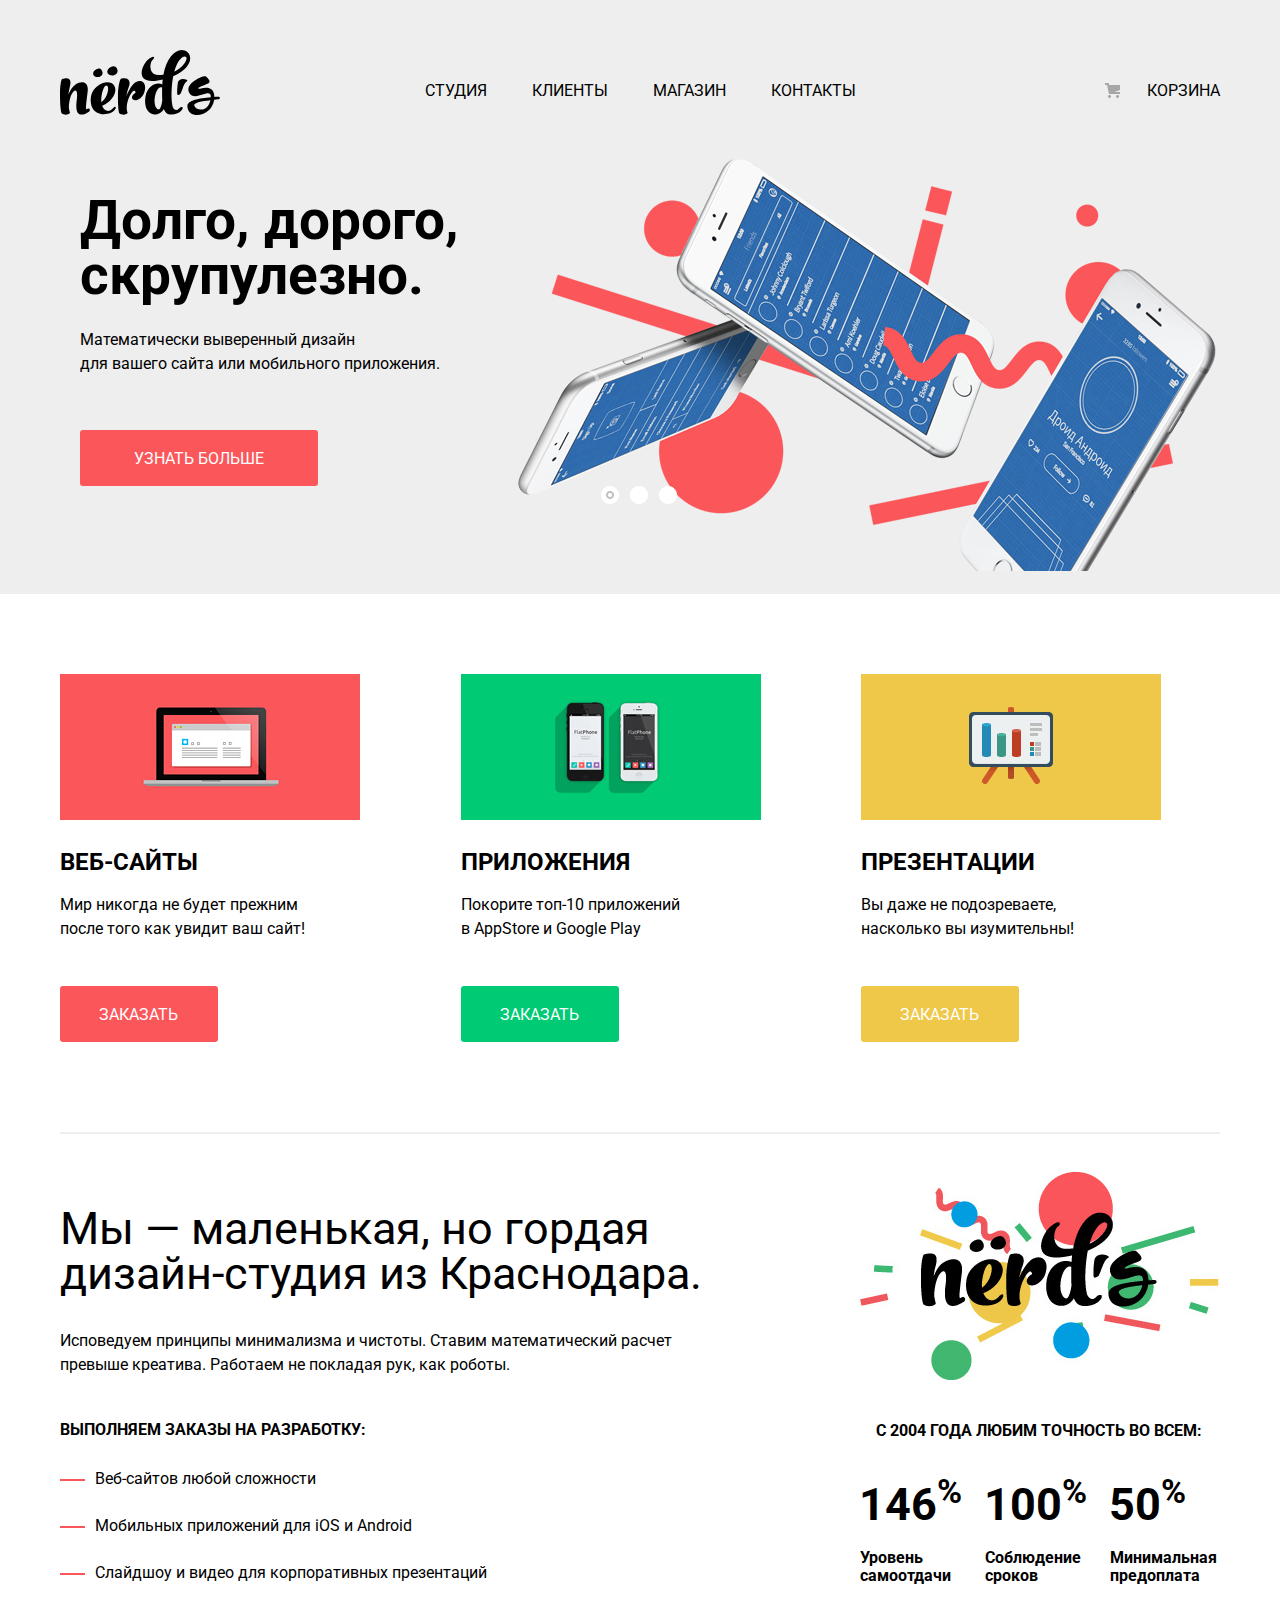
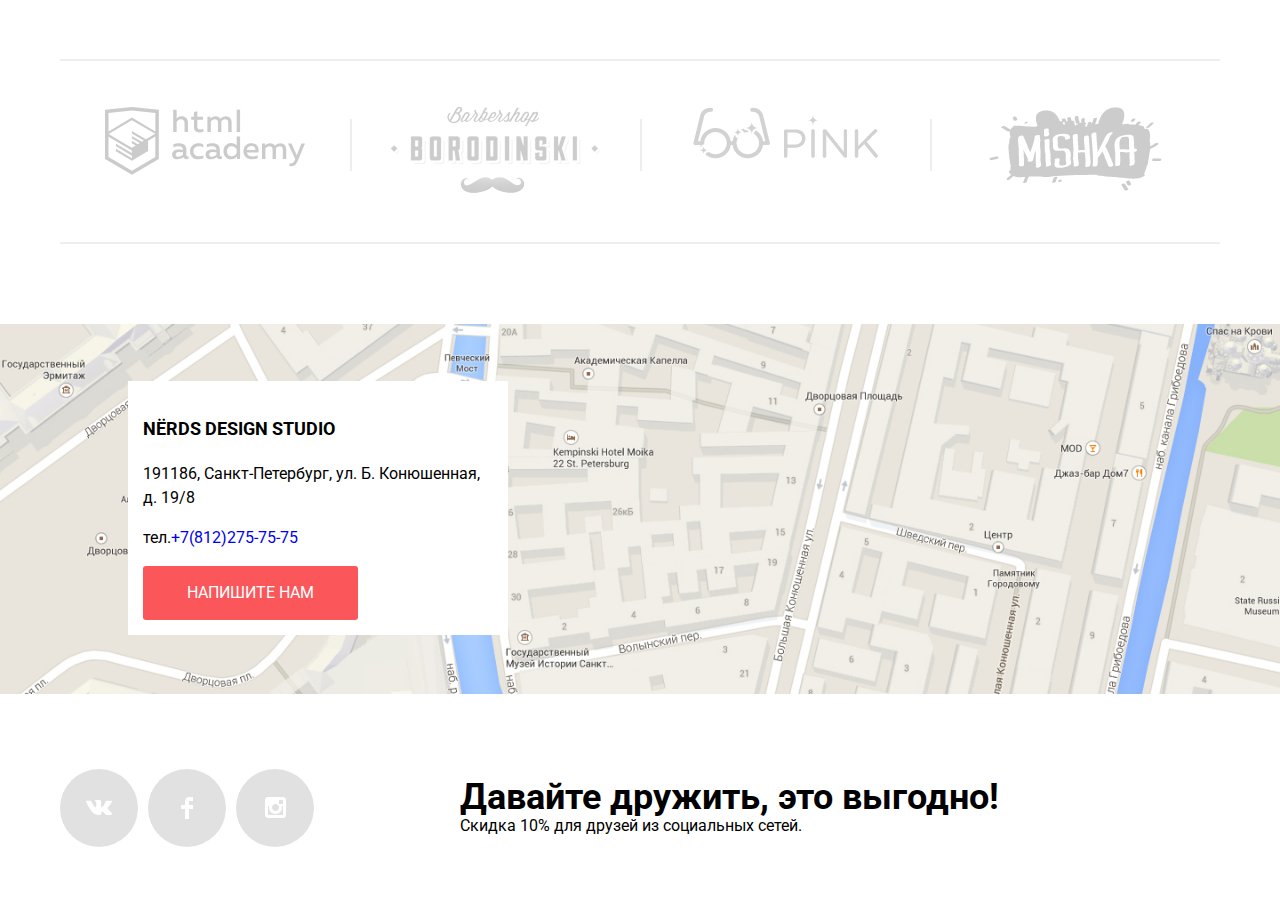
==== index.html @ 4c19dd1d "Добавил слайдер, исправил некоторые ошибки" ====
<!DOCTYPE html>
<html class="page" lang="ru">
  <head>
    <meta charset="UTF-8">
    <title>HTML Academy: Нёрдс</title>
    <link rel="stylesheet" href="https://fonts.googleapis.com/css2?family=Roboto:wght@400;700&display=swap">
    <link rel="stylesheet" href="css/normalize.css">
    <link rel="stylesheet" href="css/styles.css">
  </head>

  <body class="page-body">
    <header class="main-header">
      <div class="container">
        <nav class="main-navigation">
          <a class="main-header-logo">
            <img src="img/nerds-logo.svg" width="160" height="65" alt="Логотип дизайн-студии Нёрдс">
          </a>
          <ul class="site-navigation">
            <li class="site-navigation-item"><a href="#">Студия</a></li>
            <li class="site-navigation-item"><a href="#">Клиенты</a></li>
            <li class="site-navigation-item"><a href="catalog.html">Магазин</a></li>
            <li class="site-navigation-item"><a href="#">Контакты</a></li>
          </ul>
          <a class="basket" href="#">Корзина</a>
        </nav>
      </div>
    </header>

    <main class="center">
      <h1 class="visually-hidden">Дизайн-студия Nerds</h1>
      <section class="slider index-slide1">
        <ul class="slider-list container">
          <li class="slider-item slide slide-current">
            <h2 class="slider-title">Долго, дорого, <br>
              скрупулезно.</h2>
            <p class="slider-description">Математически выверенный дизайн <br>
              для вашего сайта или мобильного приложения.</p>
            <a class="button slider-button" href="#">Узнать больше</a>
          </li>
          <li class="slider-item slide">
            <h2 class="slider-title">Любим математику <br>
              как никто другой</h2>
            <p class="slider-description">Никакого креатива, только математические формулы <br>
              для расчета идеальных пропорций</p>
            <a class="button slider-button" href="#">Узнать больше</a>
          </li>
          <li class="slider-item slide">
            <h2 class="slider-title">Только ночь, <br>
              только хардкор</h2>
            <p class="slider-description">Работать днем, как все? Мы против этого. <br>
              Ближе к полуночи работа только начинается.</p>
            <a class="button slider-button" href="#">Узнать больше</a>
          </li>
        </ul>
        <div class="slider-control container">
          <button class="current" type="button" aria-label="Первый слайд"></button>
          <button type="button" aria-label="Второй слайд"></button>
          <button type="button" aria-label="Третий слайд"></button>
        </div>
      </section>

      <section class="services container">
        <h2 class="visually-hidden">Услуги</h2>
        <ul class="services-list">
          <li class="services-item">
            <img src="img/web.jpg"  width="300" height="146" alt="Web-sites">
            <h3 class="services-title">Веб-сайты</h3>
            <p class="services-description">Мир никогда не будет прежним<br>
              после того как увидит ваш сайт!</p>
            <a class="button services-button left-button" href="#">Заказать</a>
          </li>
          <li class="services-item">
            <img src="img/app.jpg" width="300" height="146" alt="Application">
            <h3 class="services-title">Приложения</h3>
            <p class="services-description">Покорите топ-10 приложений <br> в
              AppStore и Google Play</p>
            <a class="button  services-button center-button" href="#">Заказать</a>
          </li>
          <li class="services-item">
            <img src="img/pres.jpg" width="300" height="146" alt="Presentation">
            <h3 class="services-title">Презентации</h3>
            <p class="services-description">Вы даже не подозреваете,<br>
              насколько вы изумительны!</p>
            <a class="button services-button right-button" href="#">Заказать</a>
          </li>
        </ul>
      </section>

      <section class="features container">
        <h2 class="visually-hidden">Преемущества</h2>
        <div class="features-wrapper-first">
          <p class="features-caption">Мы — маленькая, но гордая
            дизайн-студия из Краснодара.</p>
          <p class="features-description">Исповедуем принципы минимализма и чистоты. Ставим математический расчет <br>
            превыше креатива. Работаем не покладая рук, как роботы.</p>
          <h3 class="features-list-title">Выполняем заказы на разработку:</h3>
          <ul class="features-list">
            <li class="features-item">Веб-сайтов любой сложности</li>
            <li class="features-item">Мобильных приложений для iOS и Android</li>
            <li class="features-item">Слайдшоу и видео для корпоративных презентаций</li>
          </ul>
        </div>
        <div class="features-wrapper-second">
          <img class="features-logo" src="img/nerds-illustration.jpg" alt="Nerds illustration">
          <h3 class="features-table-title">С 2004 года любим точность во всем:</h3>
          <table class="features-table">
            <tr class="features-table-row">
              <td>146<sup>%</sup></td>
              <td>100<sup>%</sup></td>
              <td>50<sup>%</sup></td>
            </tr>
            <tr class="features-table-row-header">
              <th>Уровень
                самоотдачи</th>
              <th>Соблюдение
                сроков</th>
             <th>Минимальная
                предоплата</th>
            </tr>
          </table>
        </div>
      </section>

      <section class="work-performed container">
        <h2 class="visually-hidden">Выполненные работы</h2>
        <ul class="work-performe-list">
          <li class="work-performe-item">
            <a href="https://htmlacademy.ru/intensive/htmlcss">
              <img src="img/htmlacademy.svg" width="200" height="68" alt="HTML Academy">
            </a>
          </li>
          <li class="work-performe-item">
            <a href="#">
              <img src="img/borodinski.svg" width="209" height="90" alt="Barbershop Borodinski">
            </a>
          </li>
          <li class="work-performe-item">
            <a href="#">
              <img src="img/pink.svg" width="185" height="52" alt="Pink">
            </a>
          </li>
          <li class="work-performe-item">
            <a href="#">
              <img src="img/mishka.svg" width="173" height="84" alt="Mishka">
            </a>
          </li>
        </ul>
      </section>

      <section class="contacts">
        <h2 class="visually-hidden">Где нас найти</h2>
        <img src="img/map.png" width="100%" class="contacts-map" alt="Map">
        <div class="contacts-wrapper container">
          <p class="contacts-title">Nёrds Design Studio</p>
          <p>191186, Санкт-Петербург,
            ул. Б. Конюшенная, д. 19/8</p>
          <p>тел.<a class="contacts-phone" href="tel:+7812757575">+7(812)275-75-75</a></p>
          <button type="button" class="button contacts-button">Напишите нам</button>
        </div>
      </section>
    </main>

    <footer class="page-footer container">
      <section class="footer-social">
        <h2 class="visually-hidden">Социальные сети</h2>
        <ul class="social-list">
          <li>
            <a class="social-button vk" href="#">
              <span class="visually-hidden">Вконтакте</span>
              <svg width="27" height="15" viewBox="0 0 27 15" fill="none" xmlns="http://www.w3.org/2000/svg">
                <path d="M16.138 11.51C17.094 11.201 18.318 13.55 19.621 14.449C20.599 15.13 21.348 14.983 21.348 14.983L24.821 14.933C24.821 14.933 26.636 14.821 25.778 13.379C25.707 13.259 25.275 12.31 23.193 10.357C21.016 8.31404 21.311 8.64504 23.932 5.11304C25.529 2.96004 26.168 1.64504 25.968 1.08504C25.776 0.546037 24.603 0.686037 24.603 0.686037L20.69 0.713037C20.309 0.714037 19.986 0.832037 19.839 1.22804C19.836 1.23204 19.218 2.89404 18.394 4.30704C16.653 7.29604 15.958 7.45504 15.67 7.26804C15.009 6.83504 15.176 5.53104 15.176 4.60404C15.176 1.70704 15.608 0.499037 14.33 0.187037C13.903 0.0830374 13.591 0.0150374 12.502 0.00503741C11.11 -0.0159626 9.92797 0.00503743 9.25797 0.334037C8.81297 0.557037 8.47197 1.04604 8.67897 1.07404C8.93897 1.10904 9.52197 1.23404 9.83397 1.66004C10.235 2.21204 10.223 3.44904 10.223 3.44904C10.223 3.44904 10.452 6.86004 9.68297 7.28304C9.15497 7.57304 8.43297 6.98104 6.87997 4.26704C6.08697 2.87904 5.48797 1.34504 5.48797 1.34504C5.48797 1.34504 5.37197 1.06004 5.16197 0.904037C4.91197 0.719037 4.56197 0.660037 4.56197 0.660037L0.84797 0.684037C0.84797 0.684037 0.28997 0.700037 0.0849697 0.946037C-0.0970303 1.16404 0.0699697 1.61404 0.0699697 1.61404C0.0699697 1.61404 2.97897 8.49504 6.27297 11.961C9.29297 15.143 12.725 14.932 12.725 14.932H14.28C14.28 14.932 14.749 14.878 14.989 14.62C15.213 14.38 15.203 13.929 15.203 13.929C15.203 13.929 15.172 11.82 16.138 11.51Z" fill="white"/>
              </svg>
            </a>
          </li>
          <li>
            <a class="social-button fb" href="#">
              <span class="visually-hidden">Фейсбук</span>
              <svg width="12" height="22" viewBox="0 0 12 22" fill="none" xmlns="http://www.w3.org/2000/svg">
                <path d="M12 4V0H8C5.79086 0 4 1.79086 4 4V8H0V12H4V22H8V12H12V8H8V4H12Z" fill="white"/>
              </svg>
            </a>
          </li>
          <li>
            <a class="social-button inst" href="#">
              <span class="visually-hidden">Инстаграм</span>
              <svg width="21" height="21" viewBox="0 0 21 21" fill="none" xmlns="http://www.w3.org/2000/svg">
                <path fill-rule="evenodd" clip-rule="evenodd" d="M3 0H18C19.65 0 21 1.35 21 3V18C21 19.65 19.65 21 18 21H3C1.35 21 0 19.65 0 18V3C0 1.35 1.35 0 3 0ZM14 10.5C14 8.57 12.43 7 10.5 7C8.57 7 7 8.57 7 10.5C7 12.43 8.57 14 10.5 14C12.43 14 14 12.43 14 10.5ZM3 18V9H4.181C4.0626 9.49127 4.00186 9.99467 4 10.5C4 14.0899 6.91015 17 10.5 17C14.0899 17 17 14.0899 17 10.5C16.9986 9.99464 16.9379 9.49118 16.819 9H18V18H3ZM14 7H18V3H14V7Z" fill="white"/>
              </svg>
            </a>
          </li>
        </ul>
      </section>

      <div class="friend-wrapper">
        <h3 class="friend-discont-title">Давайте дружить, это выгодно!</h3>
        <p class="friend-discont-description">Скидка 10% для друзей из социальных сетей.</p>
      </div>
    </footer>
  </body>
</html>
---- css/styles.css ----
/* Varibles */

:root {
  --light-green: #00CA74;
  --dark-green: #00BC6C;
  --darker-green: #00AA62;

  --light-red: #FB565A;
  --dark-red: #E74246;
  --darker-red: #D7373B;

  --light-yellow: #EFC84A;
  --dark-yellow: #EAB534;
  --darker-yellow: #E5A722;

  --black: #000000;
  --white: #ffffff;

  --light-grey: #EEEEEE;
  --dark-grey: #DFDFDF;
  --darker-grey: #D5D5D5;
  --grey: #E1E1E1;

/* Opacity colors */

  --opacity-light-black: rgba(0, 0, 0, 0.3);
  --opacity-black: rgba(0, 0, 0, 0.6);
  --opacity-white: rgba(255, 255, 255, 0.3);
}

/* Global */

body {
  min-width: 1160px;
  padding: 0;
  margin: 0;
  font-family: "Roboto", "Arial", sans-serif;
  font-size: 16px;
  line-height: 24px;
  font-weight: 400;
  color: var(--black);
}

a {
  text-decoration: none;
}

img {
  max-width: 100%;
  height: auto;
}

.main-navigation,
.services-title,
.feature-caption,
.features-list-title,
.features-table-title,
.contacts-title,
.button {
  text-transform: uppercase;
}

.site-navigation,
.services-list,
.work-performe-list {
  list-style: none;
}

/* Grid */

.page {
  height: 100%;
}

.container {
  width: 1160px;
  margin: 0 auto;
}

.page-body {
  min-height: 100%;
  display: grid;
  grid-template-rows: min-content 1fr min-content;
  align-content: start;
}

/* Hidden titles */

.visually-hidden { /*Убрать 1 потом*/
  position: absolute;
  clip: rect(0 0 0 0);
  width: 1px;
  height: 1px;
  margin: -1px;
}


/* Main navigation */

.main-navigation{
  display: grid;
  grid-template-columns: 170px 1fr min-content;
}

.main-navigation a {
  display: grid;
  color: var(--black);
  font-size: 16px;
  line-height: 30px;
}

.main-header {
  padding-top: 49px;
  background-color: var(--light-grey);
}

.main-header-logo {
  text-transform: none;
}

/* User navigation */
.site-navigation a {
  margin-right: 45px;
}

.site-navigation {
  padding: 11px 51px 0 0;
}

.basket {
  padding: 11px 0 0 0 ;
}

.site-navigation,
.basket {
  display: flex;
  flex-wrap: wrap;
  justify-content: center;
  align-content: center;
}

.basket::before {
  content: "";
  position: absolute;
  width: 15px;
  height: 15px;
  right: 100px;
  bottom: 24px;
  background-image: url("../img/cart-icon.svg");
  background-repeat: no-repeat;
  background-position: 0 0;
}

.basket {
  position: relative;
}

.site-navigation a:hover,
.site-navigation a:focus,
.basket:hover,
.basket:focus {
  color: var(--light-red);
}

.site-navigation a:active,
.basket:active {
  color: var(--opacity-light-black);
}

/* Slider */

.slider {
  position: relative;
  margin: 0;
  padding: 71px 0 90px 0;
  background-color: var(--light-grey);
}

.slide {
  display: none;
}

.slide-current {
  display: block;
}

.slider-control .current {
  padding: 10px;
  background-image: url(../img/slider-on.png);
  background-repeat: no-repeat;
  border: none;
  cursor: pointer;
}

.index-slide1 {
  background-image: url(../img/nerds-index-slide1.png);
  background-repeat: no-repeat;
  background-position:93% 18px; /*Картинка улетает :( */
}

.index-slide2 {
  background-image: url(../img/nerds-index-slide2.png);
  background-repeat: no-repeat;
}

.index-slide3 {
  background-image: url(../img/nerds-index-slide3.png);
  background-repeat: no-repeat;
  background-position: right;
}

.slider-title {
  font-size: 55px;
  line-height: 55px;
  padding: 0;
  margin: 0 0 25px 0;
}

.slider-list {
  list-style: none;
}

.slider-description {
  padding: 0;
  margin: 0 0 54px 0;
}

.slider-control button {
  padding: 10px;
  background-image: url(../img/slider-off.png);
  background-repeat: no-repeat;
  background-color: transparent;
  border: none;
  cursor: pointer;
}

.slider-control {
  display: flex;
  width: 88px;
  height: 18px;
  justify-content: space-around;
}

/* Services */

.services {
  padding: 80px 0 90px 0;
}

.services-list {
  display: grid;
  grid-template-columns: 1fr 1fr 1fr;
  column-gap: 42px;
  margin: 0;
  padding: 0;
}

.services-title {
  font-size: 24px;
  line-height: 30px;
  margin: 20px 0 16px 0;
}

.services-description {
  margin: 0 0 45px 0;
}

/* Features */

.features {
  display: grid;
  grid-template-columns: 2fr 1fr;
  border-bottom: 2px solid var(--light-grey);
  border-top: 2px solid var(--light-grey);
  gap: 80px;
  padding: 38px 0 71px 0;
}

.features-wrapper-second {
  text-align: center;
}

.features-description {
  margin: 0 0 41px 0;
}

.features-list {
  margin:0;
  padding: 0 0 0 35px;
}

.features-list li {
  position: relative;
  list-style: none;
}

.features-item::before {
  content: "";
  top: 12px;
  left: -35px;
  position: absolute;
  width: 25px;
  height: 2px;
  background-color: #fb565a;
}

/*
.features-item {
  background: url("../img/red-line.png") 0 50% no-repeat;
  list-style-type: none;
  padding-left: 35px;
}*/

.features-list-title {
  font-size: 16px;
  line-height: 24px;
  margin: 0 0 25px 0;
}

.features-item {
  margin: 0 0 23px 0;
}

.features-item:last-child {
  margin: 0;
}

.features-logo {
  margin: 0 0 32px 0;
}

.features-caption {
  font-size: 45px;
  line-height: 45px;
  margin: 34px 0 33px 0;
}

.features-table-row {
  font-size: 45px;
  line-height: 64px;
  font-weight: 700;
}

.features-table-row-header {
  font-size: 16px;
  line-height: 18px;
  text-align: left;
  font-weight: 400;
}

.features-table-title {
  font-size: 16px;
  line-height: 24px;
  font-weight: 700;
  margin: 0 0 28px 0;
}

.features-table-row td {
  text-align: left;
}

.features-table td {
  padding: 0 20px 9px 0;
}

/* Works */

.work-performe-list {
  display: grid;
  grid-template-columns: 1fr 1fr 1fr 1fr;
  margin: 0;
  text-align: center;
  padding: 46px 0 38px 0;
  border-bottom: 2px solid var(--light-grey);
}

.work-performe-list li {
  position: relative;
}

.work-performe-item::after {
  content: "";
  top: 12px;
  left: 290px;
  position: absolute;
  width: 2px;
  height: 52px;
  background-color: var(--light-grey);
}

.work-performed {
  padding-bottom: 80px;
}

.work-performe-item:last-child::after {
  content: none;
}

/* Contacts */

.contacts {
  position: relative;
  z-index: 5;
  padding: 0;
  margin: 0;
}

.contacts-title {
  font-size: 18px;
  line-height: 30px;
  font-weight: 700;
}

.contacts-wrapper {
  position: absolute;
  background-color: #fff;
  width: 350px;
  padding: 15px 15px;
  z-index: 7;
  top: 15%;
  left: 10%;
}

/* Footer */

.social-list {
  display: flex;
  flex-wrap: wrap;
  list-style: none;
  margin: 0;
  padding: 0
}

.social-button {
  display: flex;
  align-items: center;
  justify-content: center;
  border-radius: 50%;
  width: 78px;
  height: 78px;
  background-color: var(--grey);
  color: inherit;
  margin-right: 10px;
}

.social-button:hover,
.social-button:focus {
  background-color: var(--dark-red);
}

.social-button:active {
  background-color: var(--darker-red);
}

.social-button svg:active {
  color: var(--opacity-white);
}
.friend-discont-title {
  font-weight: 700;
  font-size: 36px;
  line-height: 36px;
  margin: 0;
}

.friend-discont-description {
  font-size: 16px;
  line-height: 22px;
  margin: 0;
}

/* Global buttons */

.button {
  display: inline-block;
  font: inherit;
  text-align: center;
  color: var(--white);
  vertical-align: middle;
  text-transform: uppercase;
  border: none;
  border-radius: 3px;
}

.slider-button,
.contacts-button,
.left-button,
.pattern-button {
  background-color: var(--light-red);
}

.slider-button:hover,
.slider-button:focus,
.contacts-button:hover,
.contacts-button:focus,
.left-button:hover,
.left-button:focus,
.pattern-button:hover,
.pattern-button:focus {
  background-color: var(--dark-red);
}

.slider-button:active,
.contacts-button:active,
.left-button:active,
.pattern-button:active {
  background-color: var(--darker-red);
  color: var(--opacity-white);
}

/* Services-buttons, Slider buttons, Contacts-button */

.contacts-button {
  padding: 15px 44px;
}

.slider-button {
  padding: 17px 54px 15px 54px;
}

.services-button {
  padding: 17px 40px 15px 39px;
}

.center-button:hover,
.center-button:focus {
  background-color: var(--dark-green);
}

.center-button:active {
  background-color: var(--darker-green);
  color: var(--opacity-white);
}

.center-button {
  background-color: var(--light-green);
}

.right-button:hover,
.right-button:focus {
  background-color: var(--dark-yellow);
}

.right-button:active {
  background-color: var(--darker-yellow);
  color: var(--opacity-white);
}
.right-button {
  background-color: var(--light-yellow);
}

/* Catalog-styles */

.shop-title {
  font-size: 55px;
  line-height: 55px;
  background-color: var(--light-grey);
  text-align: center;
  padding: 78px 0 108px 0;
  margin: 0;
}

.filter-description,
.pattern-description,
.pattern-item-title {
  font-weight: 700;
  font-size: 18px;
  line-height: 30px;
}
.filter-description,
.pattern-description,
.pattern-filter-item {
  text-transform: uppercase;
  list-style: none;
}

.filter {
  padding: 55px 0 0 0;
}

.filter-description {
  margin: 0;
}

.pattern-item {
  list-style: none;
}

.wrapper {
  display: grid;
  grid-template-columns: 1fr 2fr;
  align-content: start;
}

.pattern-filter-list {
  display: flex;
  flex-wrap: wrap;
  margin: 0;
  padding: 0 0 0 25px;
}

.pattern-filter-item {
  margin-right: 25px;
}

.pattern-description {
  margin: 0;
}

.pattern-filter-wrapper {
  display: grid;
  grid-template-columns: 1fr 1fr;
  padding: 55px 0 48px 0;
}

.pattern-filter-item,
.pattern-item-description {
  font-size: 14px;
  line-height: 18px;
}

.pattern-item-title a {
  color: var(--black);
  text-transform: uppercase;
}

.pattern-item-title {
  margin: 0 0 12px 0;
}

.pattern-item-description {
  margin: 0 0 32px 0;
}

.pattern-list {
  display: grid;
  grid-template-columns: 1fr 1fr;
  gap: 30px 42px;
  margin: 0;
  padding: 0;
  text-align: center;
}

.pattern-item-title a:hover,
.pattern-item-title a:focus {
  color: var(--light-red);
}

.pattern-item-title a:active {
  color: var(--opacity-light-black);
}

.pagination {
  display: flex;
  list-style: none;
  padding: 55px 0 60px 0;
  margin: 0;
}

.pagination-item {
  margin-right: 11px ;
}

.current-position a,
.current-position a:focus,
.current-position a:hover {
  color: var(--black);
}

.current-position a:active {
  color: var(--black);
}

.pattern-filter-item a {
  color: var(--opacity-light-black);
}

.pattern-filter-item a:focus,
.pattern-filter-item a:hover {
  color: var(--opacity-black);
}

.pattern-filter-item a:active {
  color: var(--black);
}
.current a:focus,
.current a:hover,
.current a {
  color: var(--black);
}

.pagination-link-current{
  border: 3px solid var(--dark-grey);
  box-sizing: border-box;
  border-radius: 3px;
  color: var(--black);
}

.pagination-link{
  color: var(--black);
  background-color: var(--light-grey);
}

.pagination-link:focus,
.pagination-link:hover {
  background-color: var(--dark-grey);
}

.pagination-link:active {
  background-color: var(--darker-grey);
  color: var(--opacity-light-black);
}

.page-footer {
  display: grid;
  align-items: center;
  grid-template-columns: 1fr 2fr;
  gap: 20px;
  padding: 68px 0 68px 0;
}
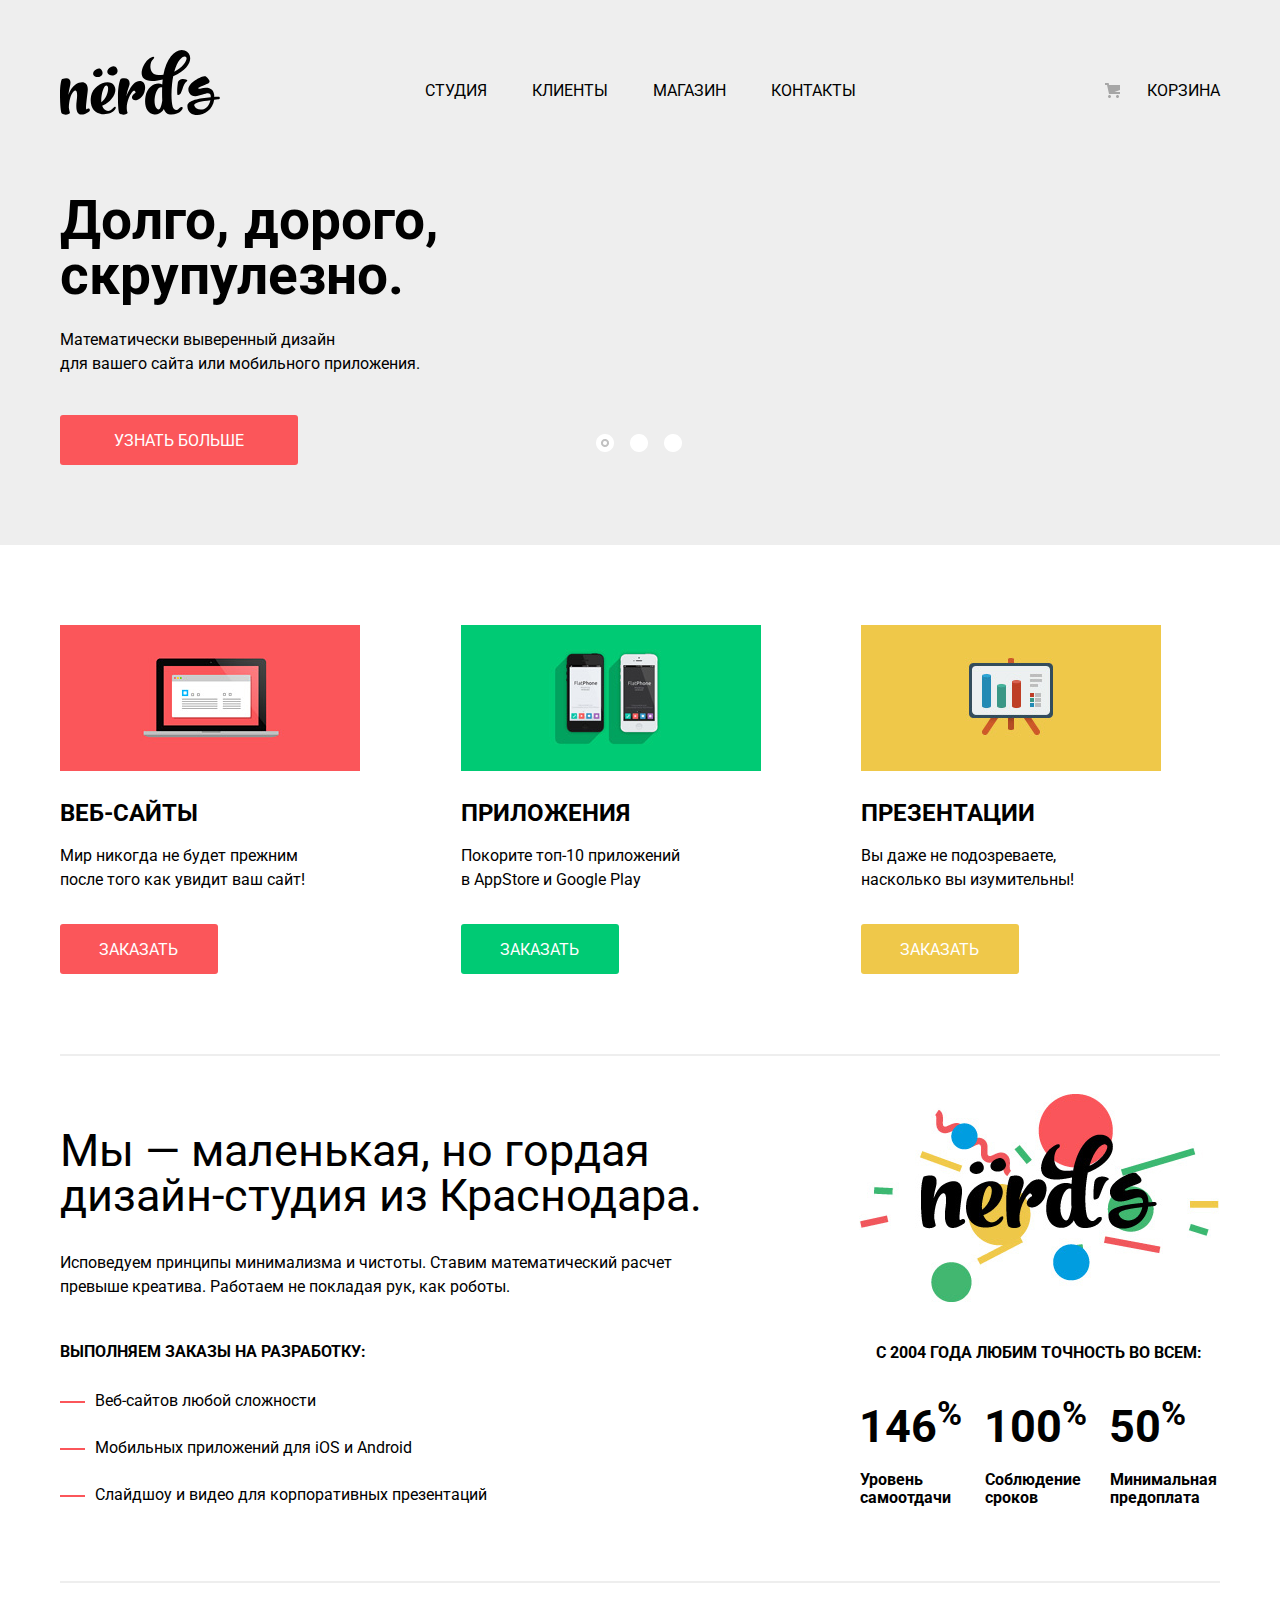
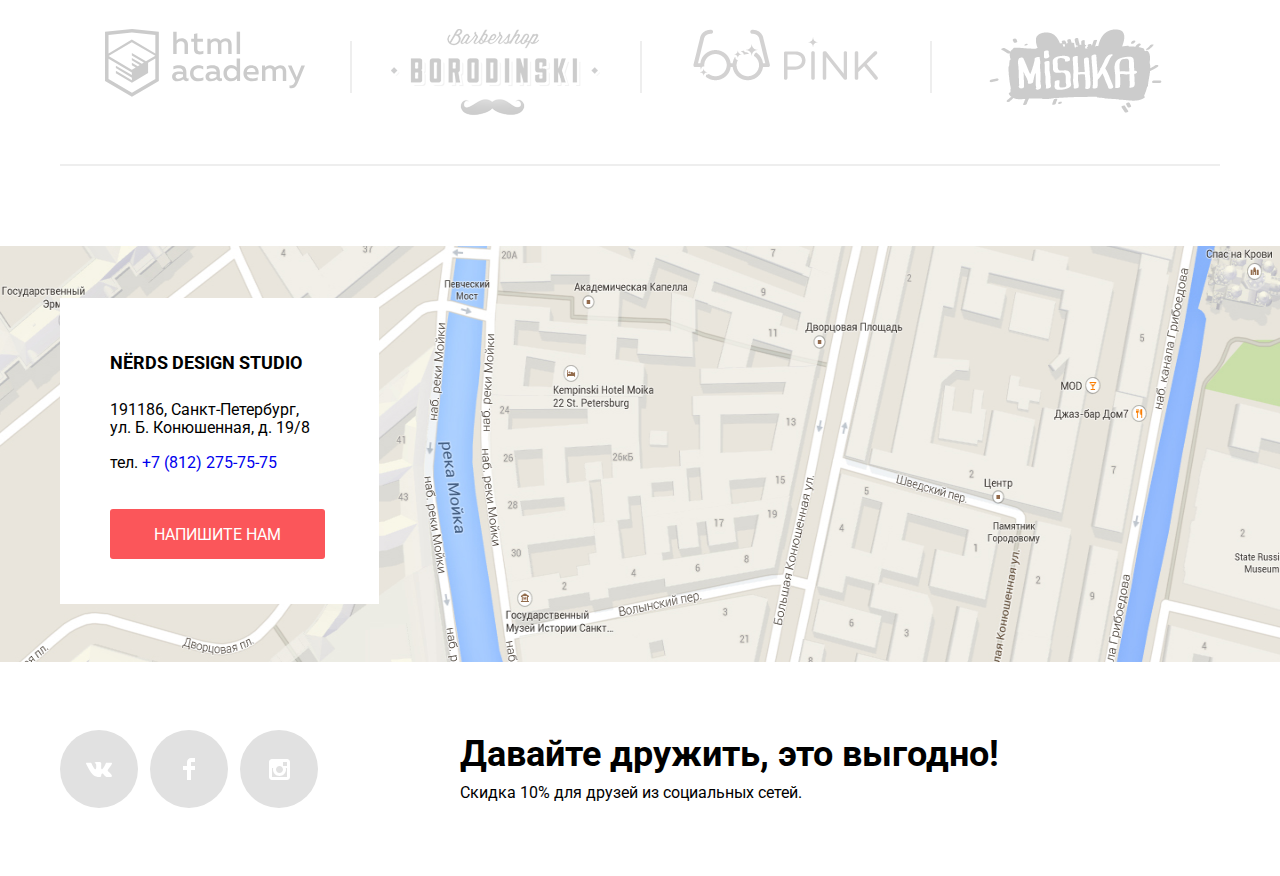
==== commit 28a49fb2: "Исправил блок адреса" ====
--- a/index.html
+++ b/index.html
@@ -149,13 +149,15 @@
 
       <section class="contacts">
         <h2 class="visually-hidden">Где нас найти</h2>
-        <img src="img/map.png" width="100%" class="contacts-map" alt="Map">
+        <img src="img/map.png" width="100%" height="416" class="contacts-map" alt="Map">
         <div class="contacts-wrapper container">
-          <p class="contacts-title">Nёrds Design Studio</p>
-          <p>191186, Санкт-Петербург,
-            ул. Б. Конюшенная, д. 19/8</p>
-          <p>тел.<a class="contacts-phone" href="tel:+7812757575">+7(812)275-75-75</a></p>
-          <button type="button" class="button contacts-button">Напишите нам</button>
+          <div class="map-contacts">
+            <p class="contacts-title">Nёrds Design Studio</p>
+            <p class="contacts-adress">191186, Санкт-Петербург, <br>
+             ул. Б. Конюшенная, д. 19/8</p>
+            <p class="contacts-phone">тел.<a class="contacts-phone" href="tel:+7812757575">&nbsp;+7 (812) 275-75-75</a></p>
+            <button type="button" class="button contacts-button">Напишите нам</button>
+          </div>
         </div>
       </section>
     </main>
--- a/css/styles.css
+++ b/css/styles.css
@@ -172,7 +172,7 @@
 .slider {
   position: relative;
   margin: 0;
-  padding: 71px 0 90px 0;
+  padding: 71px 0 80px 0;
   background-color: var(--light-grey);
 }
 
@@ -191,11 +191,11 @@
   border: none;
   cursor: pointer;
 }
-
+/*
 .index-slide1 {
   background-image: url(../img/nerds-index-slide1.png);
   background-repeat: no-repeat;
-  background-position:93% 18px; /*Картинка улетает :( */
+  background-position:93% 18px;
 }
 
 .index-slide2 {
@@ -207,7 +207,7 @@
   background-image: url(../img/nerds-index-slide3.png);
   background-repeat: no-repeat;
   background-position: right;
-}
+}*/
 
 .slider-title {
   font-size: 55px;
@@ -218,11 +218,12 @@
 
 .slider-list {
   list-style: none;
+  padding: 0;
 }
 
 .slider-description {
   padding: 0;
-  margin: 0 0 54px 0;
+  margin: 0 0 39px 0;
 }
 
 .slider-control button {
@@ -238,13 +239,18 @@
   display: flex;
   width: 88px;
   height: 18px;
-  justify-content: space-around;
+  justify-content: space-between;
+  position: absolute;
+  z-index: 30;
+	bottom: 22%;
+	right: 0;
+  left: 0;
 }
 
 /* Services */
 
 .services {
-  padding: 80px 0 90px 0;
+  padding: 80px 0 80px 0;
 }
 
 .services-list {
@@ -262,7 +268,7 @@
 }
 
 .services-description {
-  margin: 0 0 45px 0;
+  margin: 0 0 32px 0;
 }
 
 /* Features */
@@ -400,25 +406,46 @@
 
 .contacts {
   position: relative;
-  z-index: 5;
-  padding: 0;
-  margin: 0;
+	display: flex;
+  height: 416px;
+  justify-content: center;
+  overflow: hidden;
 }
 
 .contacts-title {
   font-size: 18px;
   line-height: 30px;
   font-weight: 700;
+  margin: 3px 0 23px 0;
+  padding: 0;
 }
 
 .contacts-wrapper {
   position: absolute;
-  background-color: #fff;
-  width: 350px;
-  padding: 15px 15px;
-  z-index: 7;
-  top: 15%;
-  left: 10%;
+	z-index: 30;
+	top: -8px;
+	right: 0;
+  left: 0;
+}
+
+.contacts-phone {
+  font-size: 16px;
+  line-height: 18px;
+  margin: 0 0 37px 0;
+}
+
+.map-contacts {
+	width: 319px;
+	margin-top: 60px;
+	padding: 47px 50px 45px 50px;
+  background-color: var(--white);
+  box-sizing: border-box;
+}
+
+.contacts-adress {
+  font-size: 16px;
+  line-height: 18px;
+  margin: 0 0 17px 0;
 }
 
 /* Footer */
@@ -428,7 +455,7 @@
   flex-wrap: wrap;
   list-style: none;
   margin: 0;
-  padding: 0
+  padding: 0;
 }
 
 .social-button {
@@ -440,7 +467,7 @@
   height: 78px;
   background-color: var(--grey);
   color: inherit;
-  margin-right: 10px;
+  margin-right: 12px;
 }
 
 .social-button:hover,
@@ -459,7 +486,7 @@
   font-weight: 700;
   font-size: 36px;
   line-height: 36px;
-  margin: 0;
+  margin: 6px 0 10px 0;
 }
 
 .friend-discont-description {
@@ -479,6 +506,8 @@
   text-transform: uppercase;
   border: none;
   border-radius: 3px;
+  font-size: 16px;
+  line-height: 18px;
 }
 
 .slider-button,
@@ -510,7 +539,7 @@
 /* Services-buttons, Slider buttons, Contacts-button */
 
 .contacts-button {
-  padding: 15px 44px;
+  padding: 17px 44px 15px 44px;
 }
 
 .slider-button {
@@ -712,7 +741,6 @@
 
 .page-footer {
   display: grid;
-  align-items: center;
   grid-template-columns: 1fr 2fr;
   gap: 20px;
   padding: 68px 0 68px 0;
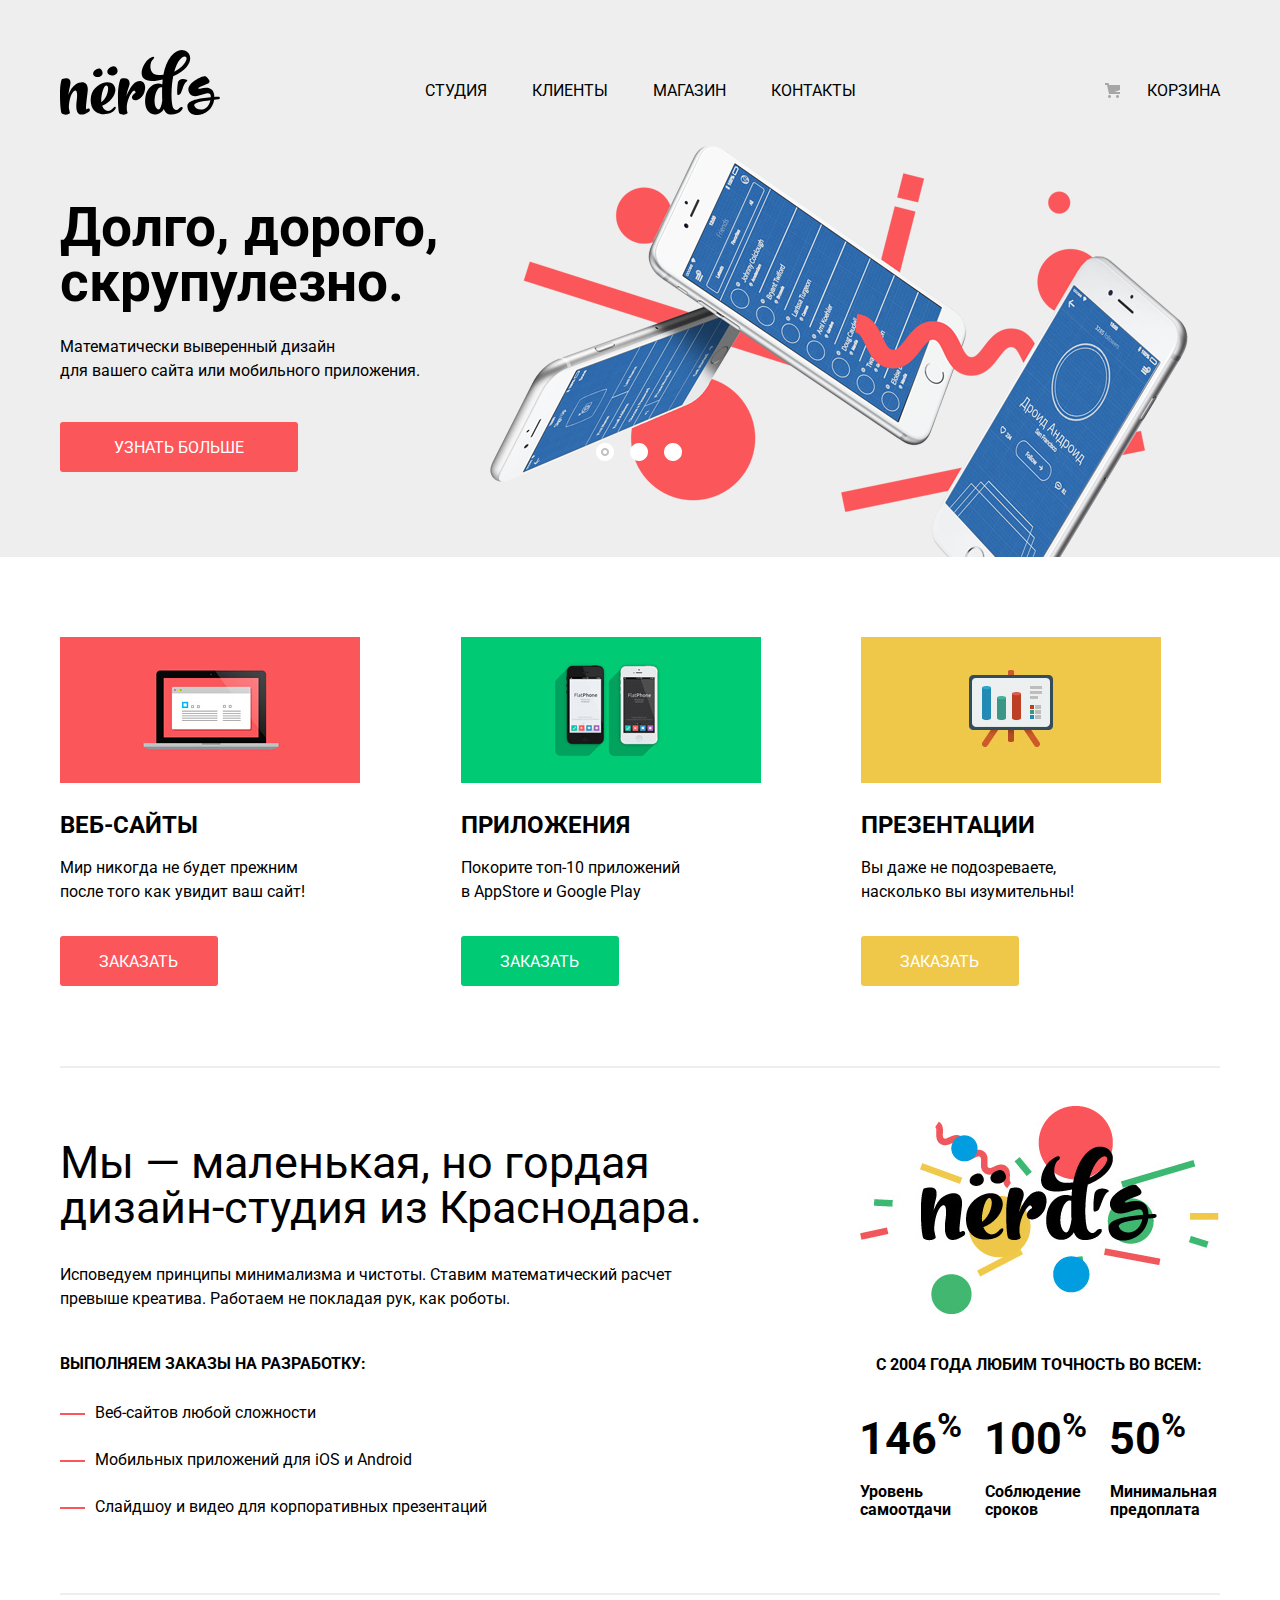
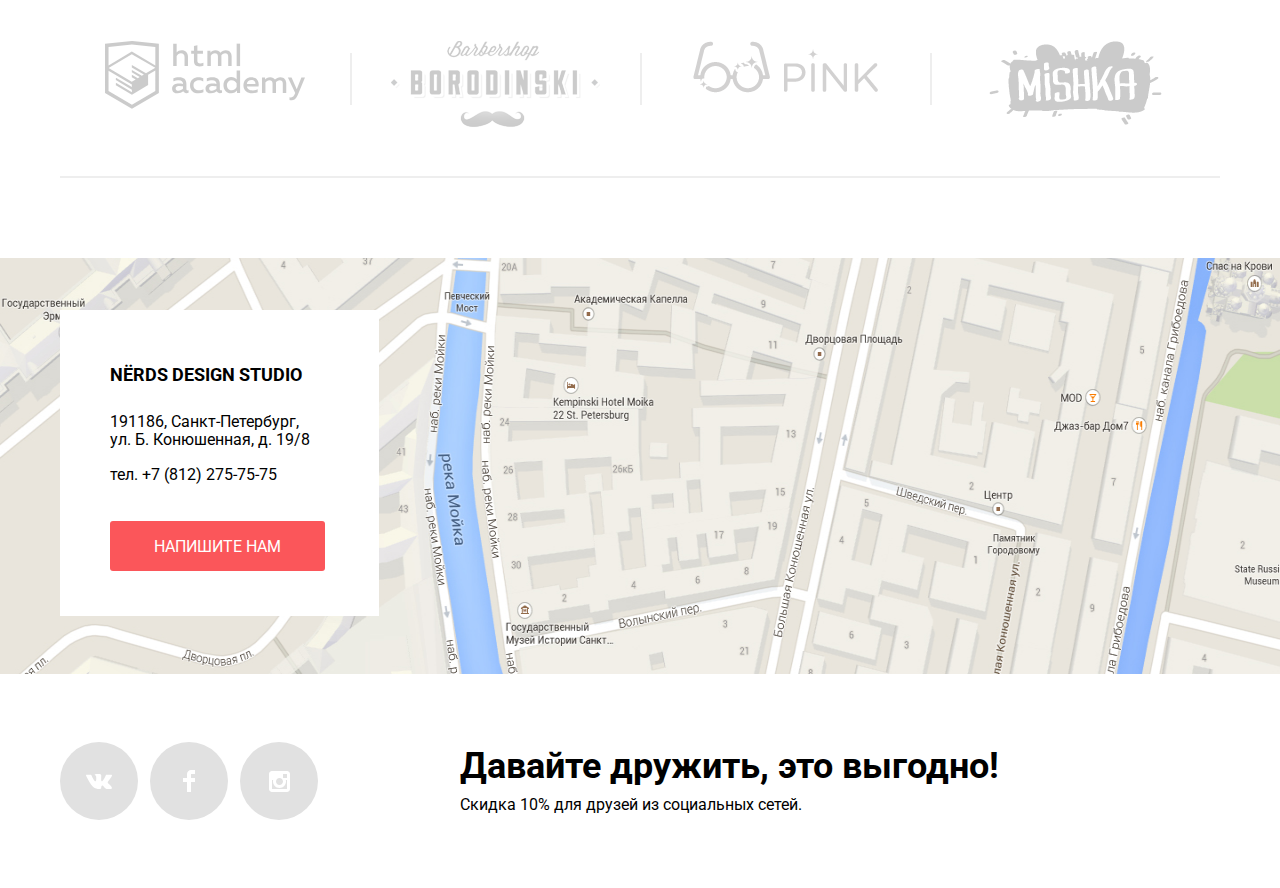
==== commit 6cc5d35a: "Добавил тени и правки" ====
--- a/index.html
+++ b/index.html
@@ -53,7 +53,7 @@
           </li>
         </ul>
         <div class="slider-control container">
-          <button class="current" type="button" aria-label="Первый слайд"></button>
+          <button class="current-slide" type="button" aria-label="Первый слайд"></button>
           <button type="button" aria-label="Второй слайд"></button>
           <button type="button" aria-label="Третий слайд"></button>
         </div>
@@ -124,17 +124,17 @@
       <section class="work-performed container">
         <h2 class="visually-hidden">Выполненные работы</h2>
         <ul class="work-performe-list">
-          <li class="work-performe-item">
+          <li class="work-performe-item vstick">
             <a href="https://htmlacademy.ru/intensive/htmlcss">
               <img src="img/htmlacademy.svg" width="200" height="68" alt="HTML Academy">
             </a>
           </li>
-          <li class="work-performe-item">
+          <li class="work-performe-item vstick">
             <a href="#">
-              <img src="img/borodinski.svg" width="209" height="90" alt="Barbershop Borodinski">
-            </a>
-          </li>
-          <li class="work-performe-item">
+              <img src="img/borodin-bs.svg" width="209" height="90" alt="Barbershop Borodinski">
+            </a>
+          </li>
+          <li class="work-performe-item vstick">
             <a href="#">
               <img src="img/pink.svg" width="185" height="52" alt="Pink">
             </a>
--- a/css/styles.css
+++ b/css/styles.css
@@ -1,53 +1,51 @@
 /* Varibles */
 
 :root {
-  --light-green: #00CA74;
-  --dark-green: #00BC6C;
-  --darker-green: #00AA62;
-
-  --light-red: #FB565A;
-  --dark-red: #E74246;
-  --darker-red: #D7373B;
-
-  --light-yellow: #EFC84A;
-  --dark-yellow: #EAB534;
-  --darker-yellow: #E5A722;
-
-  --black: #000000;
-  --white: #ffffff;
-
-  --light-grey: #EEEEEE;
-  --dark-grey: #DFDFDF;
-  --darker-grey: #D5D5D5;
-  --grey: #E1E1E1;
-
-/* Opacity colors */
-
-  --opacity-light-black: rgba(0, 0, 0, 0.3);
-  --opacity-black: rgba(0, 0, 0, 0.6);
+	--light-green: #00CA74;
+	--dark-green: #00BC6C;
+	--darker-green: #00AA62;
+	--light-red: #FB565A;
+	--dark-red: #E74246;
+	--darker-red: #D7373B;
+	--light-yellow: #EFC84A;
+	--dark-yellow: #EAB534;
+	--darker-yellow: #E5A722;
+	--black: #000000;
+	--white: #ffffff;
+	--light-grey: #EEEEEE;
+	--dark-grey: #DFDFDF;
+	--darker-grey: #D5D5D5;
+	--grey: #E1E1E1;
+	--extra-grey: #D7DCDF;
+	/* Opacity colors */
+	--opacity-light-black: rgba(0, 0, 0, 0.3);
+	--opacity-black: rgba(0, 0, 0, 0.6);
   --opacity-white: rgba(255, 255, 255, 0.3);
-}
+  --opacity-grey: rgba(0, 0, 0, 0.2);
+  --boxshadow-color: rgba(0, 1, 1, 0.25);
+}
+
 
 /* Global */
 
 body {
-  min-width: 1160px;
-  padding: 0;
-  margin: 0;
-  font-family: "Roboto", "Arial", sans-serif;
-  font-size: 16px;
-  line-height: 24px;
-  font-weight: 400;
-  color: var(--black);
+	min-width: 1160px;
+	padding: 0;
+	margin: 0;
+	font-family: "Roboto", "Arial", sans-serif;
+	font-size: 16px;
+	line-height: 24px;
+	font-weight: 400;
+	color: var(--black);
 }
 
 a {
-  text-decoration: none;
+	text-decoration: none;
 }
 
 img {
-  max-width: 100%;
-  height: auto;
+	max-width: 100%;
+	height: auto;
 }
 
 .main-navigation,
@@ -57,140 +55,155 @@
 .features-table-title,
 .contacts-title,
 .button {
-  text-transform: uppercase;
+	text-transform: uppercase;
 }
 
 .site-navigation,
 .services-list,
 .work-performe-list {
-  list-style: none;
+	list-style: none;
+}
+
+.container{
+	width: 1160px;
+	margin: 0 auto;
 }
 
 /* Grid */
 
 .page {
-  height: 100%;
-}
-
-.container {
-  width: 1160px;
-  margin: 0 auto;
+	height: 100%;
+}
+
+.slide {
+	width: 1160px;
+	margin: 0 auto;
 }
 
 .page-body {
-  min-height: 100%;
-  display: grid;
-  grid-template-rows: min-content 1fr min-content;
-  align-content: start;
-}
+	min-height: 100%;
+	display: grid;
+	grid-template-rows: min-content 1fr min-content;
+	align-content: start;
+}
+
 
 /* Hidden titles */
 
-.visually-hidden { /*Убрать 1 потом*/
-  position: absolute;
-  clip: rect(0 0 0 0);
-  width: 1px;
-  height: 1px;
-  margin: -1px;
+.visually-hidden {
+	/*Убрать 1 потом*/
+	position: absolute;
+	clip: rect(0 0 0 0);
+	width: 1px;
+	height: 1px;
+	margin: -1px;
 }
 
 
 /* Main navigation */
 
-.main-navigation{
-  display: grid;
-  grid-template-columns: 170px 1fr min-content;
+.main-navigation {
+	display: grid;
+	grid-template-columns: 170px 1fr min-content;
 }
 
 .main-navigation a {
-  display: grid;
-  color: var(--black);
-  font-size: 16px;
-  line-height: 30px;
+	display: grid;
+	color: var(--black);
+	font-size: 16px;
+	line-height: 30px;
 }
 
 .main-header {
-  padding-top: 49px;
-  background-color: var(--light-grey);
+	padding-top: 49px;
+	background-color: var(--light-grey);
 }
 
 .main-header-logo {
-  text-transform: none;
-}
+	text-transform: none;
+}
+
 
 /* User navigation */
+
 .site-navigation a {
-  margin-right: 45px;
+	margin-right: 45px;
 }
 
 .site-navigation {
-  padding: 11px 51px 0 0;
+	padding: 11px 51px 0 0;
 }
 
 .basket {
-  padding: 11px 0 0 0 ;
+	padding: 11px 0 0 0;
 }
 
 .site-navigation,
 .basket {
-  display: flex;
-  flex-wrap: wrap;
-  justify-content: center;
-  align-content: center;
+	display: flex;
+	flex-wrap: wrap;
+	justify-content: center;
+	align-content: center;
 }
 
 .basket::before {
-  content: "";
-  position: absolute;
-  width: 15px;
-  height: 15px;
-  right: 100px;
-  bottom: 24px;
-  background-image: url("../img/cart-icon.svg");
-  background-repeat: no-repeat;
-  background-position: 0 0;
+	content: "";
+	position: absolute;
+	width: 15px;
+	height: 15px;
+	right: 100px;
+	bottom: 24px;
+	background-image: url("../img/cart-icon.svg");
+	background-repeat: no-repeat;
+	background-position: 0 0;
 }
 
 .basket {
-  position: relative;
+	position: relative;
 }
 
 .site-navigation a:hover,
 .site-navigation a:focus,
 .basket:hover,
 .basket:focus {
-  color: var(--light-red);
+	color: var(--light-red);
 }
 
 .site-navigation a:active,
 .basket:active {
-  color: var(--opacity-light-black);
-}
+	color: var(--opacity-light-black);
+}
+
 
 /* Slider */
 
 .slider {
-  position: relative;
-  margin: 0;
-  padding: 71px 0 80px 0;
+	position: relative;
+	margin: 0;
+	padding: 0;
   background-color: var(--light-grey);
 }
 
 .slide {
-  display: none;
+	display: none;
 }
 
 .slide-current {
   display: block;
-}
-
-.slider-control .current {
-  padding: 10px;
-  background-image: url(../img/slider-on.png);
+  background-image: url(../img/nerds-index-slide1.png);
   background-repeat: no-repeat;
-  border: none;
-  cursor: pointer;
-}
+  background-position: 99% 5px;
+  padding: 78px 0px 85px 0;
+}
+
+.slider-control .current-slide {
+	padding: 10px;
+	background-image: url(../img/slider-on.png);
+	background-repeat: no-repeat;
+	border: none;
+	cursor: pointer;
+}
+
 /*
 .index-slide1 {
   background-image: url(../img/nerds-index-slide1.png);
@@ -210,311 +223,321 @@
 }*/
 
 .slider-title {
-  font-size: 55px;
-  line-height: 55px;
-  padding: 0;
-  margin: 0 0 25px 0;
+	font-size: 55px;
+	line-height: 55px;
+	padding: 0;
+	margin: 0 0 25px 0;
 }
 
 .slider-list {
-  list-style: none;
-  padding: 0;
+  display: block;
+	list-style: none;
+	padding: 0;
 }
 
 .slider-description {
-  padding: 0;
-  margin: 0 0 39px 0;
+	padding: 0;
+	margin: 0 0 39px 0;
 }
 
 .slider-control button {
-  padding: 10px;
-  background-image: url(../img/slider-off.png);
-  background-repeat: no-repeat;
-  background-color: transparent;
-  border: none;
-  cursor: pointer;
+	padding: 10px;
+	background-image: url(../img/slider-off.png);
+	background-repeat: no-repeat;
+	background-color: transparent;
+	border: none;
+	cursor: pointer;
 }
 
 .slider-control {
-  display: flex;
-  width: 88px;
-  height: 18px;
-  justify-content: space-between;
-  position: absolute;
-  z-index: 30;
+	display: flex;
+	width: 88px;
+	height: 18px;
+	justify-content: space-between;
+	position: absolute;
+	z-index: 30;
 	bottom: 22%;
 	right: 0;
-  left: 0;
-}
+	left: 0;
+}
+
 
 /* Services */
 
 .services {
-  padding: 80px 0 80px 0;
+	padding: 80px 0 80px 0;
 }
 
 .services-list {
-  display: grid;
-  grid-template-columns: 1fr 1fr 1fr;
-  column-gap: 42px;
-  margin: 0;
-  padding: 0;
+	display: grid;
+	grid-template-columns: 1fr 1fr 1fr;
+	column-gap: 42px;
+	margin: 0;
+	padding: 0;
 }
 
 .services-title {
-  font-size: 24px;
-  line-height: 30px;
-  margin: 20px 0 16px 0;
+	font-size: 24px;
+	line-height: 30px;
+	margin: 20px 0 16px 0;
 }
 
 .services-description {
-  margin: 0 0 32px 0;
-}
+	margin: 0 0 32px 0;
+}
+
 
 /* Features */
 
 .features {
-  display: grid;
-  grid-template-columns: 2fr 1fr;
-  border-bottom: 2px solid var(--light-grey);
-  border-top: 2px solid var(--light-grey);
-  gap: 80px;
-  padding: 38px 0 71px 0;
+	display: grid;
+	grid-template-columns: 2fr 1fr;
+	border-bottom: 2px solid var(--light-grey);
+	border-top: 2px solid var(--light-grey);
+	gap: 80px;
+	padding: 38px 0 71px 0;
 }
 
 .features-wrapper-second {
-  text-align: center;
+	text-align: center;
 }
 
 .features-description {
-  margin: 0 0 41px 0;
+	margin: 0 0 41px 0;
 }
 
 .features-list {
-  margin:0;
-  padding: 0 0 0 35px;
+	margin: 0;
+	padding: 0 0 0 35px;
 }
 
 .features-list li {
-  position: relative;
-  list-style: none;
+	position: relative;
+	list-style: none;
 }
 
 .features-item::before {
-  content: "";
-  top: 12px;
-  left: -35px;
-  position: absolute;
-  width: 25px;
-  height: 2px;
-  background-color: #fb565a;
-}
-
-/*
+	content: "";
+	top: 12px;
+	left: -35px;
+	position: absolute;
+	width: 25px;
+	height: 2px;
+	background-color: #fb565a;
+}
+
+.features-list-title {
+	font-size: 16px;
+	line-height: 24px;
+	margin: 0 0 25px 0;
+}
+
 .features-item {
-  background: url("../img/red-line.png") 0 50% no-repeat;
-  list-style-type: none;
-  padding-left: 35px;
-}*/
-
-.features-list-title {
-  font-size: 16px;
-  line-height: 24px;
-  margin: 0 0 25px 0;
-}
-
-.features-item {
-  margin: 0 0 23px 0;
+	margin: 0 0 23px 0;
 }
 
 .features-item:last-child {
-  margin: 0;
+	margin: 0;
 }
 
 .features-logo {
-  margin: 0 0 32px 0;
+	margin: 0 0 32px 0;
 }
 
 .features-caption {
-  font-size: 45px;
-  line-height: 45px;
-  margin: 34px 0 33px 0;
+	font-size: 45px;
+	line-height: 45px;
+	margin: 34px 0 33px 0;
 }
 
 .features-table-row {
-  font-size: 45px;
-  line-height: 64px;
-  font-weight: 700;
+	font-size: 45px;
+	line-height: 64px;
+	font-weight: 700;
 }
 
 .features-table-row-header {
-  font-size: 16px;
-  line-height: 18px;
-  text-align: left;
-  font-weight: 400;
+	font-size: 16px;
+	line-height: 18px;
+	text-align: left;
+	font-weight: 400;
 }
 
 .features-table-title {
-  font-size: 16px;
-  line-height: 24px;
-  font-weight: 700;
-  margin: 0 0 28px 0;
+	font-size: 16px;
+	line-height: 24px;
+	font-weight: 700;
+	margin: 0 0 28px 0;
 }
 
 .features-table-row td {
-  text-align: left;
+	text-align: left;
 }
 
 .features-table td {
-  padding: 0 20px 9px 0;
-}
+	padding: 0 20px 9px 0;
+}
+
 
 /* Works */
 
 .work-performe-list {
-  display: grid;
-  grid-template-columns: 1fr 1fr 1fr 1fr;
-  margin: 0;
-  text-align: center;
-  padding: 46px 0 38px 0;
-  border-bottom: 2px solid var(--light-grey);
+	display: grid;
+	grid-template-columns: 1fr 1fr 1fr 1fr;
+	margin: 0;
+	text-align: center;
+	padding: 46px 0 38px 0;
+	border-bottom: 2px solid var(--light-grey);
 }
 
 .work-performe-list li {
-  position: relative;
-}
-
-.work-performe-item::after {
-  content: "";
-  top: 12px;
-  left: 290px;
-  position: absolute;
-  width: 2px;
-  height: 52px;
+	position: relative;
+}
+
+.work-performed {
+	padding-bottom: 80px;
+}
+
+.work-performe-item img {
+  opacity: 0.2;
+}
+
+.vstick::after {
+	content: "";
+	top: 12px;
+	left: 290px;
+	position: absolute;
+	width: 2px;
+	height: 52px;
   background-color: var(--light-grey);
 }
 
-.work-performed {
-  padding-bottom: 80px;
-}
-
-.work-performe-item:last-child::after {
-  content: none;
+.work-performe-item:hover img,
+.work-performe-item:focus img{
+  opacity: 1;
+}
+
+.work-performe-item:active img {
+  opacity: 0.1;
 }
 
 /* Contacts */
 
 .contacts {
-  position: relative;
+	position: relative;
 	display: flex;
-  height: 416px;
-  justify-content: center;
-  overflow: hidden;
+	height: 416px;
+	justify-content: center;
+	overflow: hidden;
 }
 
 .contacts-title {
-  font-size: 18px;
-  line-height: 30px;
-  font-weight: 700;
-  margin: 3px 0 23px 0;
-  padding: 0;
+	font-size: 18px;
+	line-height: 30px;
+	font-weight: 700;
+	margin: 3px 0 23px 0;
+	padding: 0;
 }
 
 .contacts-wrapper {
-  position: absolute;
+	position: absolute;
 	z-index: 30;
 	top: -8px;
 	right: 0;
-  left: 0;
+	left: 0;
 }
 
 .contacts-phone {
-  font-size: 16px;
-  line-height: 18px;
+	font-size: 16px;
+	line-height: 18px;
   margin: 0 0 37px 0;
+  color: var(--black);
 }
 
 .map-contacts {
 	width: 319px;
 	margin-top: 60px;
 	padding: 47px 50px 45px 50px;
-  background-color: var(--white);
-  box-sizing: border-box;
+	background-color: var(--white);
+	box-sizing: border-box;
 }
 
 .contacts-adress {
-  font-size: 16px;
-  line-height: 18px;
-  margin: 0 0 17px 0;
-}
+	font-size: 16px;
+	line-height: 18px;
+	margin: 0 0 17px 0;
+}
+
 
 /* Footer */
 
 .social-list {
-  display: flex;
-  flex-wrap: wrap;
-  list-style: none;
-  margin: 0;
-  padding: 0;
+	display: flex;
+	flex-wrap: wrap;
+	list-style: none;
+	margin: 0;
+	padding: 0;
 }
 
 .social-button {
-  display: flex;
-  align-items: center;
-  justify-content: center;
-  border-radius: 50%;
-  width: 78px;
-  height: 78px;
-  background-color: var(--grey);
-  color: inherit;
-  margin-right: 12px;
+	display: flex;
+	align-items: center;
+	justify-content: center;
+	border-radius: 50%;
+	width: 78px;
+	height: 78px;
+	background-color: var(--grey);
+	color: inherit;
+	margin-right: 12px;
 }
 
 .social-button:hover,
 .social-button:focus {
-  background-color: var(--dark-red);
+	background-color: var(--dark-red);
 }
 
 .social-button:active {
-  background-color: var(--darker-red);
+	background-color: var(--darker-red);
 }
 
 .social-button svg:active {
-  color: var(--opacity-white);
-}
+	color: var(--opacity-white);
+}
+
 .friend-discont-title {
-  font-weight: 700;
-  font-size: 36px;
-  line-height: 36px;
-  margin: 6px 0 10px 0;
+	font-weight: 700;
+	font-size: 36px;
+	line-height: 36px;
+	margin: 6px 0 10px 0;
 }
 
 .friend-discont-description {
-  font-size: 16px;
-  line-height: 22px;
-  margin: 0;
-}
+	font-size: 16px;
+	line-height: 22px;
+	margin: 0;
+}
+
 
 /* Global buttons */
 
 .button {
-  display: inline-block;
-  font: inherit;
-  text-align: center;
-  color: var(--white);
-  vertical-align: middle;
-  text-transform: uppercase;
-  border: none;
-  border-radius: 3px;
-  font-size: 16px;
-  line-height: 18px;
+	display: inline-block;
+	font: inherit;
+	text-align: center;
+	color: var(--white);
+	vertical-align: middle;
+	text-transform: uppercase;
+	border: none;
+	border-radius: 3px;
+	font-size: 16px;
+	line-height: 18px;
 }
 
 .slider-button,
 .contacts-button,
 .left-button,
 .pattern-button {
-  background-color: var(--light-red);
+	background-color: var(--light-red);
 }
 
 .slider-button:hover,
@@ -525,81 +548,89 @@
 .left-button:focus,
 .pattern-button:hover,
 .pattern-button:focus {
-  background-color: var(--dark-red);
+	background-color: var(--dark-red);
 }
 
 .slider-button:active,
 .contacts-button:active,
 .left-button:active,
 .pattern-button:active {
-  background-color: var(--darker-red);
-  color: var(--opacity-white);
-}
+	background-color: var(--darker-red);
+	color: var(--opacity-white);
+}
+
 
 /* Services-buttons, Slider buttons, Contacts-button */
 
 .contacts-button {
-  padding: 17px 44px 15px 44px;
+	padding: 17px 44px 15px 44px;
 }
 
 .slider-button {
-  padding: 17px 54px 15px 54px;
+	padding: 17px 54px 15px 54px;
 }
 
 .services-button {
-  padding: 17px 40px 15px 39px;
+	padding: 17px 40px 15px 39px;
 }
 
 .center-button:hover,
 .center-button:focus {
-  background-color: var(--dark-green);
+	background-color: var(--dark-green);
 }
 
 .center-button:active {
-  background-color: var(--darker-green);
-  color: var(--opacity-white);
+	background-color: var(--darker-green);
+	color: var(--opacity-white);
 }
 
 .center-button {
-  background-color: var(--light-green);
+	background-color: var(--light-green);
 }
 
 .right-button:hover,
 .right-button:focus {
-  background-color: var(--dark-yellow);
+	background-color: var(--dark-yellow);
 }
 
 .right-button:active {
-  background-color: var(--darker-yellow);
-  color: var(--opacity-white);
-}
+	background-color: var(--darker-yellow);
+	color: var(--opacity-white);
+}
+
 .right-button {
-  background-color: var(--light-yellow);
+	background-color: var(--light-yellow);
+}
+
+.pattern-button {
+  padding: 17px 72px 15px 72px;
+  margin: 0 0 49px 0;
 }
 
 /* Catalog-styles */
 
 .shop-title {
-  font-size: 55px;
-  line-height: 55px;
-  background-color: var(--light-grey);
-  text-align: center;
-  padding: 78px 0 108px 0;
-  margin: 0;
+	font-size: 55px;
+	line-height: 55px;
+	background-color: var(--light-grey);
+	text-align: center;
+	padding: 70px 0 108px 0;
+	margin: 0;
 }
 
 .filter-description,
 .pattern-description,
 .pattern-item-title {
-  font-weight: 700;
-  font-size: 18px;
-  line-height: 30px;
-}
+	font-weight: 700;
+	font-size: 18px;
+	line-height: 30px;
+}
+
 .filter-description,
 .pattern-description,
 .pattern-filter-item {
-  text-transform: uppercase;
-  list-style: none;
+	text-transform: uppercase;
+	list-style: none;
 }
 
 .filter {
@@ -607,142 +638,494 @@
 }
 
 .filter-description {
-  margin: 0;
+	margin: 0;
 }
 
 .pattern-item {
-  list-style: none;
+	list-style: none;
 }
 
 .wrapper {
-  display: grid;
+	display: grid;
   grid-template-columns: 1fr 2fr;
-  align-content: start;
+  gap: 21px;
+	align-content: start;
 }
 
 .pattern-filter-list {
-  display: flex;
-  flex-wrap: wrap;
-  margin: 0;
-  padding: 0 0 0 25px;
+	list-style: none;
+	display: flex;
+	flex-wrap: wrap;
+	margin: 7px 0 0 0;
+	padding: 0 0 0 20px;
 }
 
 .pattern-filter-item {
-  margin-right: 25px;
+	margin: 0;
+	padding: 0 26px 0 0;
 }
 
 .pattern-description {
-  margin: 0;
+	margin: 0;
 }
 
 .pattern-filter-wrapper {
-  display: grid;
-  grid-template-columns: 1fr 1fr;
-  padding: 55px 0 48px 0;
+	display: grid;
+	grid-template-columns: 1fr 1fr;
+  align-items: center;
+  justify-content: center;
+	padding: 55px 0 48px 0;
 }
 
 .pattern-filter-item,
 .pattern-item-description {
-  font-size: 14px;
-  line-height: 18px;
+	font-size: 14px;
+	line-height: 18px;
 }
 
 .pattern-item-title a {
-  color: var(--black);
-  text-transform: uppercase;
+	color: var(--black);
+	text-transform: uppercase;
 }
 
 .pattern-item-title {
-  margin: 0 0 12px 0;
+  margin: 30px 0 12px 0;
 }
 
 .pattern-item-description {
   margin: 0 0 32px 0;
+  font-size: 16px;
+  line-height: 18px;
 }
 
 .pattern-list {
-  display: grid;
-  grid-template-columns: 1fr 1fr;
-  gap: 30px 42px;
-  margin: 0;
-  padding: 0;
-  text-align: center;
+	display: grid;
+	grid-template-columns: 1fr 1fr;
+	gap: 0 42px;
+	margin: 0;
+	padding: 0;
+	text-align: center;
 }
 
 .pattern-item-title a:hover,
 .pattern-item-title a:focus {
-  color: var(--light-red);
+	color: var(--light-red);
 }
 
 .pattern-item-title a:active {
-  color: var(--opacity-light-black);
+	color: var(--opacity-light-black);
 }
 
 .pagination {
-  display: flex;
-  list-style: none;
-  padding: 55px 0 60px 0;
-  margin: 0;
+	display: flex;
+	list-style: none;
+	padding: 20px 0 60px 0;
+	margin: 0;
 }
 
 .pagination-item {
-  margin-right: 11px ;
+	margin-right: 11px;
 }
 
 .current-position a,
 .current-position a:focus,
 .current-position a:hover {
-  color: var(--black);
+	color: var(--black);
 }
 
 .current-position a:active {
-  color: var(--black);
+	color: var(--black);
 }
 
 .pattern-filter-item a {
-  color: var(--opacity-light-black);
+	color: var(--opacity-light-black);
 }
 
 .pattern-filter-item a:focus,
 .pattern-filter-item a:hover {
-  color: var(--opacity-black);
+	color: var(--opacity-black);
 }
 
 .pattern-filter-item a:active {
-  color: var(--black);
-}
+	color: var(--black);
+}
+
 .current a:focus,
 .current a:hover,
 .current a {
-  color: var(--black);
-}
-
-.pagination-link-current{
+	color: var(--black);
+}
+
+.pagination-link-current {
+  display: inline-block;
   border: 3px solid var(--dark-grey);
-  box-sizing: border-box;
   border-radius: 3px;
-  color: var(--black);
-}
-
-.pagination-link{
-  color: var(--black);
-  background-color: var(--light-grey);
+	box-sizing: border-box;
+	color: var(--black);
+  padding: 14px 18px 11px 17px;
+  font-weight: 500;
+  font-size: 16px;
+  line-height: 18px;
+}
+
+.pagination-link {
+  display: inline-block;
+	color: var(--black);
+	background-color: var(--light-grey);
+  padding: 14px 18px 11px 17px;
+  border: 3px solid var(--light-grey);
+  font-size: 16px;
+	line-height: 18px;
+  border-radius: 3px;
 }
 
 .pagination-link:focus,
 .pagination-link:hover {
   background-color: var(--dark-grey);
+  border: 3px solid var(--dark-grey);
 }
 
 .pagination-link:active {
+	background-color: var(--darker-grey);
+	color: var(--opacity-light-black);
+}
+
+.page-footer {
+	display: grid;
+	grid-template-columns: 1fr 2fr;
+	gap: 20px;
+	padding: 68px 0 68px 0;
+}
+
+.next-page {
+	padding: 14px 74px 11px 75px;
+	font-size: 16px;
+	line-height: 18px;
+	text-transform: uppercase;
+}
+
+
+/* Filter */
+
+
+.filter-item {
+	margin: 54px 0 45px 0;
+	padding: 0;
+	border: none;
+}
+
+.catalog-filter-features {
+  margin: 45px 0 47px 0;
+}
+
+.filter-legend-check {
+  margin: 0 0 18px 0;
+}
+
+.range-filter {
+	width: 260px;
+	margin-top: 49px;
+}
+
+.filter-list-radio {
+	margin: 0;
+	padding: 0;
+}
+
+.filter-list-checkbox {
+	margin: 0;
+	padding: 0;
+}
+
+.filter-option {
+	margin: 0 0 16px 0;
+}
+
+.filter-option:active {
+  opacity: 1;
+}
+
+.filter-option:last-child {
+	margin: 0;
+}
+
+.filter-legend-radio {
+	margin: 0 0 16px 0;
+}
+
+.filter-item legend {
+	font-size: 18px;
+	line-height: 24px;
+	text-transform: uppercase;
+	font-weight: 700;
+}
+
+.range-controls {
+	position: relative;
+	height: 41px;
+	margin-bottom: 15px;
+	padding-top: 39px;
+	padding-right: 20px;
+	padding-left: 20px;
+	background-color: var(--light-grey);
+	border-radius: 5px;
+}
+
+.range-controls .scale {
+	height: 2px;
+	background: var(--grey);
+}
+
+.range-controls .bar {
+	width: 70%;
+	height: 2px;
+	background: var(--light-green);
+}
+
+.range-controls .toggle {
+	position: absolute;
+	top: 31px;
+	left: 0;
+	width: 4px;
+	height: 4px;
+	padding: 0;
+	border: 8px solid var(--white);
+	background-color: var(--extra-grey);
+	border-radius: 50%;
+	box-shadow: 0 2px 1px 0 var(--light-grey);
+	cursor: pointer;
+}
+
+.range-controls .toggle-min {
+	left: 18px;
+}
+
+.range-controls .toggle-max {
+	left: 160px;
+}
+
+.price-controls {
+	display: flex;
+	justify-content: space-between;
+}
+
+.price-controls label {
+	text-transform: uppercase;
+	font-size: 16px;
+}
+
+.price-controls input {
+	width: 60px;
+	padding: 10px;
+  margin-left: 10px;
+  text-align: center;
+	border: none;
+	border-radius: 5px;
+	background: var(--light-grey);
+	font-family: inherit;
+	font-size: inherit;
+}
+
+.max-price {
+  text-align: right;
+}
+
+/* Radio button */
+
+.radio {
+	position: relative;
+  padding-left: 35px;
+  margin: 2px 0 0 0 ;
+}
+
+.radio-input {
+	position: absolute;
+	clip: rect(0 0 0 0);
+}
+
+.radio-box {
+	position: absolute;
+	width: 25px;
+	height: 25px;
+  margin-left: -35px;
+  opacity: 0.4;
+	background-image: url(../img/radio-off.svg);
+}
+
+.radio-input:checked+.radio-box {
+  opacity: 0.4;
+	background-image: url(../img/radio-on.svg);
+}
+
+.radio-box:hover,
+.radio-box:focus {
+  opacity: 1;
+}
+
+.radio-input:checked+.radio-box:hover,
+.radio-input:checked+.radio-box:focus {
+  opacity: 1;
+}
+
+.option {
+	display: block;
+}
+
+.filter-list-radio {
+	list-style: none;
+}
+
+
+/*Check-box buttons */
+
+.filter-list-checkbox {
+	list-style: none;
+}
+
+.check {
+	font-size: 16px;
+	position: relative;
+	padding-left: 36px;
+	letter-spacing: .14px;
+}
+
+.check-input {
+	position: absolute;
+	clip: rect(0 0 0 0);
+}
+
+.check-box {
+	position: absolute;
+	width: 23px;
+	height: 23px;
+  margin-left: -36px;
+  opacity: 0.4;
+	background-image: url(../img/checkbox-off.svg);
+}
+
+.check-input:checked+.check-box {
+	content: "";
+  width: 23px;
+  opacity: 0.4;
+	background-image: url(../img/checkbox-on.svg);
+}
+
+.check-box:hover,
+.check-box:focus {
+  opacity: 1;
+}
+
+.check-input:checked+.check-box:hover,
+.check-input:checked+.check-box:focus {
+  opacity: 1;
+}
+
+.filter-button {
+	padding: 17px 88px 15px 89px;
+	color: var(--black);
+	font-size: 16px;
+  line-height: 18px;
+}
+
+.filter-button:hover,
+.filter-button:focus{
+  background-color: var(--dark-grey);
+}
+
+.filter-button:active {
   background-color: var(--darker-grey);
   color: var(--opacity-light-black);
 }
 
-.page-footer {
-  display: grid;
-  grid-template-columns: 1fr 2fr;
-  gap: 20px;
-  padding: 68px 0 68px 0;
-}
-
+/* Sort pattern */
+
+.sort-up {
+	position: relative;
+	padding-left: 30px;
+}
+
+.sort-down::before {
+	position: absolute;
+	top: 0px;
+	right: 0;
+	width: 11px;
+	height: 10px;
+	content: '';
+	background-image: url(../img/down-arrow.png);
+}
+
+.sort-down {
+	position: relative;
+  padding: 0 31px 0 0;
+}
+
+.sort-up::before {
+	position: absolute;
+	top: 0px;
+	right: 0;
+	width: 11px;
+	height: 10px;
+  content: '';
+  transform: rotate(180deg);
+  opacity: 0.2;
+	background-image: url(../img/down-arrow.png);
+}
+
+.sort-up:focus::before,
+.sort-up:hover::before {
+  opacity: 0.6;
+}
+
+.sort-up:active::before {
+  opacity: 1;
+}
+
+.up-down-wrapper {
+	margin: 0;
+}
+
+/* Pattern catalog */
+
+.pattern-list .pattern-item {
+	position: relative;
+	margin-bottom: 27px;
+  padding-top: 40px;
+}
+
+.pattern-list .pattern-item::before {
+	position: absolute;
+	top: 0;
+	width: 359px;
+	height: 40px;
+	content: '';
+	opacity: 0.12;
+	background-image: url(../img/browser.svg);
+	background-repeat: no-repeat;
+  background-position: 0 0;
+}
+
+.pattern-list .pattern-item:hover::before {
+	opacity: 1;
+}
+
+.pattern-list .pattern-item:hover {
+  box-shadow: 0 6px 15px 0 var(--boxshadow-color);
+}
+
+.pop-up {
+	font-weight: 400;
+	position: absolute;
+	z-index: 1;
+  bottom: 0;
+	width: 358px;
+	text-align: center;
+	opacity: 0;
+	background-color: var(--light-grey);
+  align-items: center;
+}
+
+.pattern-item:hover .pop-up {
+	opacity: 1;
+}
+
+
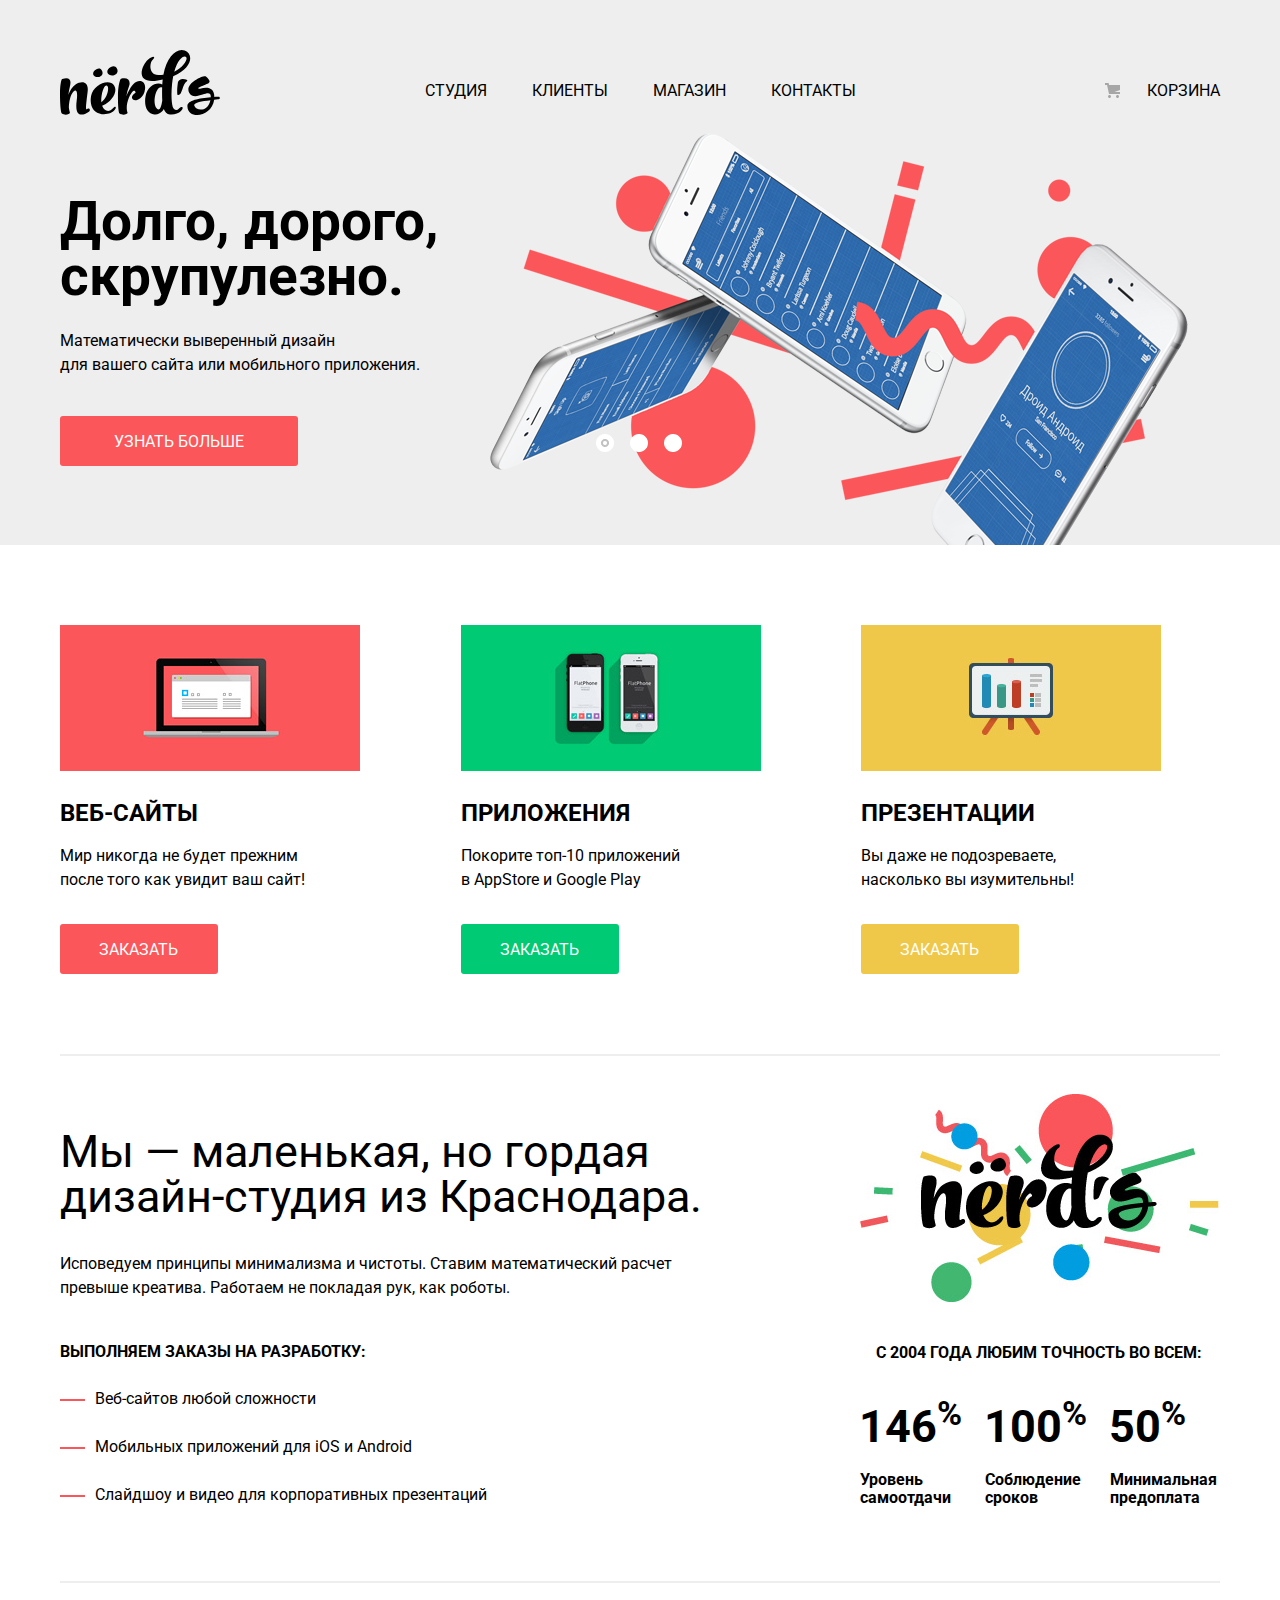
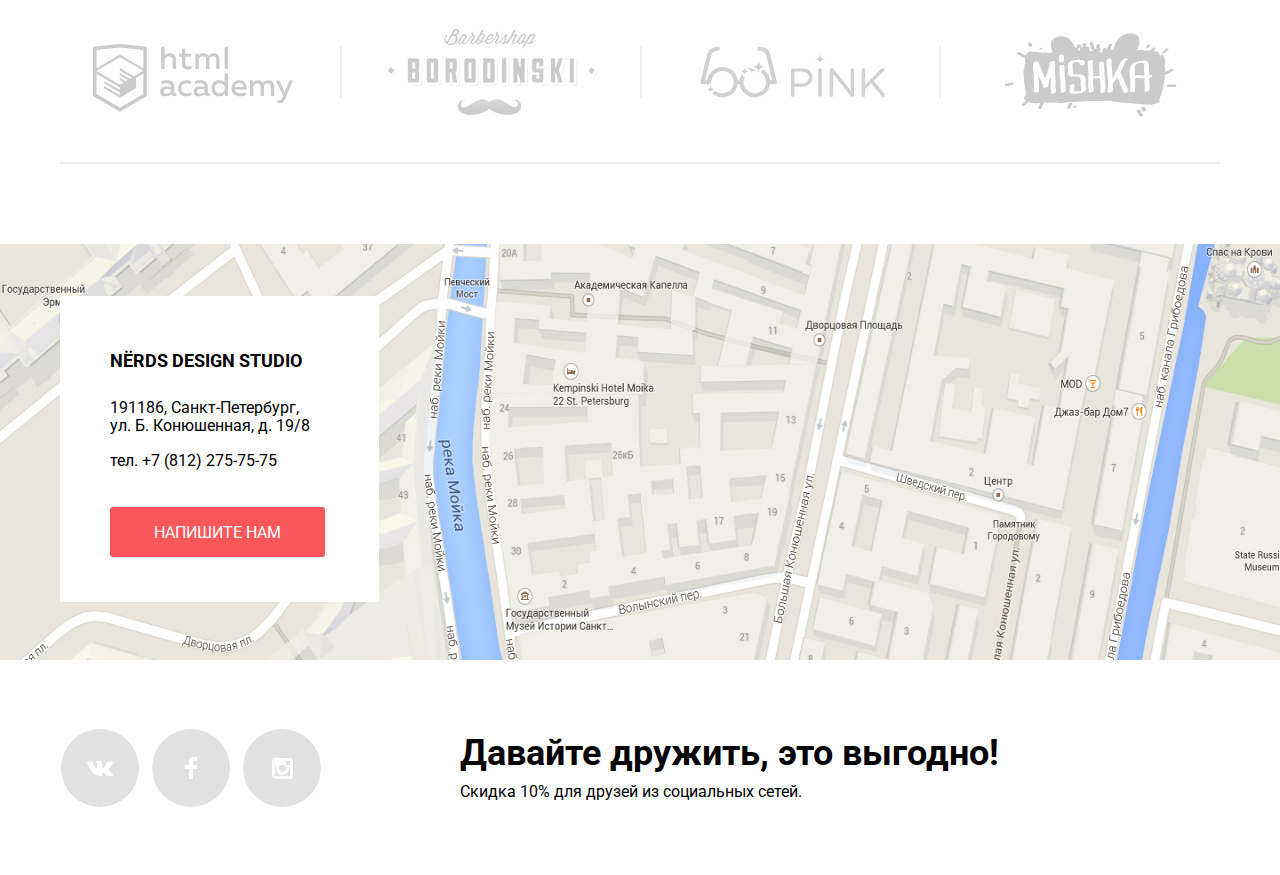
==== commit 3237d287: "Исправил ПП" ====
--- a/index.html
+++ b/index.html
@@ -105,9 +105,9 @@
           <h3 class="features-table-title">С 2004 года любим точность во всем:</h3>
           <table class="features-table">
             <tr class="features-table-row">
-              <td>146<sup>%</sup></td>
-              <td>100<sup>%</sup></td>
-              <td>50<sup>%</sup></td>
+              <td><span>146<sup>%</sup></span></td>
+              <td><span>100<sup>%</sup></span></td>
+              <td><span>50<sup>%</sup></span></td>
             </tr>
             <tr class="features-table-row-header">
               <th>Уровень
@@ -149,7 +149,10 @@
 
       <section class="contacts">
         <h2 class="visually-hidden">Где нас найти</h2>
-        <img src="img/map.png" width="100%" height="416" class="contacts-map" alt="Map">
+        <div class="map-wrapper">
+          <iframe src="https://www.google.com/maps/embed?pb=!1m18!1m12!1m3!1d1998.6037872533277!2d30.320858716096975!3d59.93871648187614!2m3!1f0!2f0!3f0!3m2!1i1024!2i768!4f13.1!3m3!1m2!1s0x4696310fca145cc1%3A0x42b32648d8238007!2z0JHQvtC70YzRiNCw0Y8g0JrQvtC90Y7RiNC10L3QvdCw0Y8g0YPQuy4sIDE5LzgsINCh0LDQvdC60YIt0J_QtdGC0LXRgNCx0YPRgNCzLCAxOTExODY!5e0!3m2!1sru!2sru!4v1604839711866!5m2!1sru!2sru" width="100%" height="416" frameborder="0" style="border:0;" allowfullscreen="" aria-hidden="false" tabindex="0"></iframe>
+          <img src="img/map.png" width="100%" height="416" class="contacts-map" alt="Map">
+        </div>
         <div class="contacts-wrapper container">
           <div class="map-contacts">
             <p class="contacts-title">Nёrds Design Studio</p>
@@ -198,5 +201,28 @@
         <p class="friend-discont-description">Скидка 10% для друзей из социальных сетей.</p>
       </div>
     </footer>
+
+    <section class="modal">
+      <h2>Напишите нам</h2>
+      <form class="send-form" action="https://echo.htmlacademy.ru" method="post">
+        <div class="wrapper-modal">
+          <p class="send-name">
+            <label for="send-name">Ваше имя:</label>
+            <input id="send-name" type="text" name="send-name" placeholder="Имя Фамилия">
+          </p>
+          <p class="send-email">
+            <label for="send-email">Ваш e-mail:</label>
+            <input id="send-email" type="email" name="send-email"
+            placeholder="email@example.com">
+          </p>
+        </div>
+        <p class="send-text">
+          <label for="send-text">Текст письма:</label>
+          <textarea id="send-text" name="send-text" placeholder="В свободной форме" rows="5"></textarea>
+        </p>
+        <button type="submit" class="button send-form-button">Отправить</button>
+      </form>
+      <button class="modal-close" type="button">Закрыть</button>
+    </section>
   </body>
 </html>
--- a/css/styles.css
+++ b/css/styles.css
@@ -1,51 +1,53 @@
 /* Varibles */
 
 :root {
-	--light-green: #00CA74;
-	--dark-green: #00BC6C;
-	--darker-green: #00AA62;
-	--light-red: #FB565A;
-	--dark-red: #E74246;
-	--darker-red: #D7373B;
-	--light-yellow: #EFC84A;
-	--dark-yellow: #EAB534;
-	--darker-yellow: #E5A722;
-	--black: #000000;
-	--white: #ffffff;
-	--light-grey: #EEEEEE;
-	--dark-grey: #DFDFDF;
-	--darker-grey: #D5D5D5;
-	--grey: #E1E1E1;
-	--extra-grey: #D7DCDF;
-	/* Opacity colors */
-	--opacity-light-black: rgba(0, 0, 0, 0.3);
-	--opacity-black: rgba(0, 0, 0, 0.6);
+  --light-green: #00CA74;
+  --dark-green: #00BC6C;
+  --darker-green: #00AA62;
+  --light-red: #FB565A;
+  --dark-red: #E74246;
+  --darker-red: #D7373B;
+  --light-yellow: #EFC84A;
+  --dark-yellow: #EAB534;
+  --darker-yellow: #E5A722;
+  --black: #000000;
+  --white: #ffffff;
+  --light-grey: #EEEEEE;
+  --dark-grey: #DFDFDF;
+  --darker-grey: #D5D5D5;
+  --grey: #E1E1E1;
+  --extra-grey: #D7DCDE;
+  /* Opacity colors */
+  --opacity-light-black: rgba(0, 0, 0, 0.3);
+  --opacity-black: rgba(0, 0, 0, 0.6);
   --opacity-white: rgba(255, 255, 255, 0.3);
   --opacity-grey: rgba(0, 0, 0, 0.2);
+  --opacity-extra-black: rgba(68, 68, 68, 0.5);
   --boxshadow-color: rgba(0, 1, 1, 0.25);
+  --modal-shadow: rgba(0, 0, 0, 0.4);
 }
 
 
 /* Global */
 
 body {
-	min-width: 1160px;
-	padding: 0;
-	margin: 0;
-	font-family: "Roboto", "Arial", sans-serif;
-	font-size: 16px;
-	line-height: 24px;
-	font-weight: 400;
-	color: var(--black);
+  min-width: 1160px;
+  padding: 0;
+  margin: 0;
+  font-family: "Roboto", "Arial", sans-serif;
+  font-size: 16px;
+  line-height: 24px;
+  font-weight: 400;
+  color: var(--black);
 }
 
 a {
-	text-decoration: none;
+  text-decoration: none;
 }
 
 img {
-	max-width: 100%;
-	height: auto;
+  max-width: 100%;
+  height: auto;
 }
 
 .main-navigation,
@@ -55,36 +57,36 @@
 .features-table-title,
 .contacts-title,
 .button {
-	text-transform: uppercase;
+  text-transform: uppercase;
 }
 
 .site-navigation,
 .services-list,
 .work-performe-list {
-	list-style: none;
-}
-
-.container{
-	width: 1160px;
-	margin: 0 auto;
+  list-style: none;
+}
+
+.container {
+  width: 1160px;
+  margin: 0 auto;
 }
 
 /* Grid */
 
 .page {
-	height: 100%;
+  height: 100%;
 }
 
 .slide {
-	width: 1160px;
-	margin: 0 auto;
+  width: 1160px;
+  margin: 0 auto;
 }
 
 .page-body {
-	min-height: 100%;
-	display: grid;
-	grid-template-rows: min-content 1fr min-content;
-	align-content: start;
+  min-height: 100%;
+  display: grid;
+  grid-template-rows: min-content 1fr min-content;
+  align-content: start;
 }
 
 
@@ -92,116 +94,116 @@
 
 .visually-hidden {
 	/*Убрать 1 потом*/
-	position: absolute;
-	clip: rect(0 0 0 0);
-	width: 1px;
-	height: 1px;
-	margin: -1px;
+  position: absolute;
+  clip: rect(0 0 0 0);
+  width: 1px;
+  height: 1px;
+  margin: -1px;
 }
 
 
 /* Main navigation */
 
 .main-navigation {
-	display: grid;
-	grid-template-columns: 170px 1fr min-content;
+  display: grid;
+  grid-template-columns: 170px 1fr min-content;
 }
 
 .main-navigation a {
-	display: grid;
-	color: var(--black);
-	font-size: 16px;
-	line-height: 30px;
+  display: grid;
+  color: var(--black);
+  font-size: 16px;
+  line-height: 30px;
 }
 
 .main-header {
-	padding-top: 49px;
-	background-color: var(--light-grey);
+  padding-top: 49px;
+  background-color: var(--light-grey);
 }
 
 .main-header-logo {
-	text-transform: none;
+  text-transform: none;
 }
 
 
 /* User navigation */
 
 .site-navigation a {
-	margin-right: 45px;
+  margin-right: 45px;
 }
 
 .site-navigation {
-	padding: 11px 51px 0 0;
+  padding: 11px 51px 0 0;
 }
 
 .basket {
-	padding: 11px 0 0 0;
+  padding: 11px 0 0 0;
 }
 
 .site-navigation,
 .basket {
-	display: flex;
-	flex-wrap: wrap;
-	justify-content: center;
-	align-content: center;
+  display: flex;
+  flex-wrap: wrap;
+  justify-content: center;
+  align-content: center;
 }
 
 .basket::before {
-	content: "";
-	position: absolute;
-	width: 15px;
-	height: 15px;
-	right: 100px;
-	bottom: 24px;
-	background-image: url("../img/cart-icon.svg");
-	background-repeat: no-repeat;
-	background-position: 0 0;
+  content: "";
+  position: absolute;
+  width: 15px;
+  height: 15px;
+  right: 100px;
+  bottom: 24px;
+  background-image: url("../img/cart-icon.svg");
+  background-repeat: no-repeat;
+  background-position: 0 0;
 }
 
 .basket {
-	position: relative;
+  position: relative;
 }
 
 .site-navigation a:hover,
 .site-navigation a:focus,
 .basket:hover,
 .basket:focus {
-	color: var(--light-red);
+  color: var(--light-red);
 }
 
 .site-navigation a:active,
 .basket:active {
-	color: var(--opacity-light-black);
+  color: var(--opacity-light-black);
 }
 
 
 /* Slider */
 
 .slider {
-	position: relative;
-	margin: 0;
-	padding: 0;
+  position: relative;
+  margin: 0;
+  padding: 0;
   background-color: var(--light-grey);
 }
 
 .slide {
-	display: none;
+  display: none;
 }
 
 .slide-current {
   display: block;
   background-image: url(../img/nerds-index-slide1.png);
   background-repeat: no-repeat;
-  background-position: 99% 5px;
-  padding: 78px 0px 85px 0;
+  background-position: 99% -7px;
+  padding: 72px 0px 79px 0;
 }
 
 .slider-control .current-slide {
-	padding: 10px;
-	background-image: url(../img/slider-on.png);
-	background-repeat: no-repeat;
-	border: none;
-	cursor: pointer;
+  padding: 10px;
+  background-image: url(../img/slider-on.png);
+  background-repeat: no-repeat;
+  border: none;
+  cursor: pointer;
 }
 
 /*
@@ -223,197 +225,243 @@
 }*/
 
 .slider-title {
-	font-size: 55px;
-	line-height: 55px;
-	padding: 0;
-	margin: 0 0 25px 0;
+  font-size: 55px;
+  line-height: 55px;
+  padding: 0;
+  margin: 0 0 25px 0;
 }
 
 .slider-list {
   display: block;
-	list-style: none;
-	padding: 0;
+  list-style: none;
+  padding: 0;
 }
 
 .slider-description {
-	padding: 0;
-	margin: 0 0 39px 0;
+  padding: 0;
+  margin: 0 0 39px 0;
 }
 
 .slider-control button {
-	padding: 10px;
-	background-image: url(../img/slider-off.png);
-	background-repeat: no-repeat;
-	background-color: transparent;
-	border: none;
-	cursor: pointer;
+  padding: 10px;
+  background-image: url(../img/slider-off.png);
+  background-repeat: no-repeat;
+  background-color: transparent;
+  border: none;
+  cursor: pointer;
 }
 
 .slider-control {
-	display: flex;
-	width: 88px;
-	height: 18px;
-	justify-content: space-between;
-	position: absolute;
-	z-index: 30;
-	bottom: 22%;
-	right: 0;
-	left: 0;
+  display: flex;
+  width: 88px;
+  height: 18px;
+  justify-content: space-between;
+  position: absolute;
+  z-index: 30;
+  bottom: 22%;
+  right: 0;
+  left: 0;
 }
 
 
 /* Services */
 
 .services {
-	padding: 80px 0 80px 0;
+  padding: 80px 0 80px 0;
 }
 
 .services-list {
-	display: grid;
-	grid-template-columns: 1fr 1fr 1fr;
-	column-gap: 42px;
-	margin: 0;
-	padding: 0;
+  display: grid;
+  grid-template-columns: 1fr 1fr 1fr;
+  column-gap: 42px;
+  margin: 0;
+  padding: 0;
 }
 
 .services-title {
-	font-size: 24px;
-	line-height: 30px;
-	margin: 20px 0 16px 0;
+  font-size: 24px;
+  line-height: 30px;
+  margin: 20px 0 16px 0;
 }
 
 .services-description {
-	margin: 0 0 32px 0;
+  margin: 0 0 32px 0;
 }
 
 
 /* Features */
 
 .features {
-	display: grid;
-	grid-template-columns: 2fr 1fr;
-	border-bottom: 2px solid var(--light-grey);
-	border-top: 2px solid var(--light-grey);
-	gap: 80px;
-	padding: 38px 0 71px 0;
+  display: grid;
+  grid-template-columns: 2fr 1fr;
+  border-bottom: 2px solid var(--light-grey);
+  border-top: 2px solid var(--light-grey);
+  gap: 80px;
+  padding: 38px 0 71px 0;
 }
 
 .features-wrapper-second {
-	text-align: center;
+  text-align: center;
 }
 
 .features-description {
-	margin: 0 0 41px 0;
+  margin: 0 0 40px 0;
 }
 
 .features-list {
-	margin: 0;
-	padding: 0 0 0 35px;
+  margin: 0;
+  padding: 0 0 0 35px;
 }
 
 .features-list li {
-	position: relative;
-	list-style: none;
+  position: relative;
+  list-style: none;
 }
 
 .features-item::before {
-	content: "";
-	top: 12px;
-	left: -35px;
-	position: absolute;
-	width: 25px;
-	height: 2px;
-	background-color: #fb565a;
+  content: "";
+  top: 12px;
+  left: -35px;
+  position: absolute;
+  width: 25px;
+  height: 2px;
+  background-color: #fb565a;
 }
 
 .features-list-title {
-	font-size: 16px;
-	line-height: 24px;
-	margin: 0 0 25px 0;
+  font-size: 16px;
+  line-height: 24px;
+  margin: 0 0 23px 0;
 }
 
 .features-item {
-	margin: 0 0 23px 0;
+  margin: 0 0 24px 0;
 }
 
 .features-item:last-child {
-	margin: 0;
+  margin: 0;
 }
 
 .features-logo {
-	margin: 0 0 32px 0;
+  margin: 0 0 32px 0;
 }
 
 .features-caption {
-	font-size: 45px;
-	line-height: 45px;
-	margin: 34px 0 33px 0;
+  font-size: 45px;
+  line-height: 45px;
+  margin: 35px 0 33px 0;
 }
 
 .features-table-row {
-	font-size: 45px;
-	line-height: 64px;
-	font-weight: 700;
+  font-size: 45px;
+  line-height: 64px;
+  font-weight: 700;
 }
 
 .features-table-row-header {
-	font-size: 16px;
-	line-height: 18px;
-	text-align: left;
-	font-weight: 400;
+  font-size: 16px;
+  line-height: 18px;
+  text-align: left;
+  font-weight: 400;
 }
 
 .features-table-title {
-	font-size: 16px;
-	line-height: 24px;
-	font-weight: 700;
-	margin: 0 0 28px 0;
+  font-size: 16px;
+  line-height: 24px;
+  font-weight: 700;
+  margin: 0 0 28px 0;
 }
 
 .features-table-row td {
-	text-align: left;
+  text-align: left;
 }
 
 .features-table td {
-	padding: 0 20px 9px 0;
-}
-
+  padding: 0 20px 9px 0;
+}
 
 /* Works */
 
 .work-performe-list {
-	display: grid;
-	grid-template-columns: 1fr 1fr 1fr 1fr;
-	margin: 0;
-	text-align: center;
-	padding: 46px 0 38px 0;
-	border-bottom: 2px solid var(--light-grey);
+  display: grid;
+  grid-template-columns: 1fr 1fr 1fr 1fr;
+  margin: 0;
+  text-align: center;
+  align-items: center;
+  padding: 46px 0 36px 0;
+  border-bottom: 2px solid var(--light-grey);
 }
 
 .work-performe-list li {
-	position: relative;
+  position: relative;
 }
 
 .work-performed {
-	padding-bottom: 80px;
+  padding-bottom: 80px;
 }
 
 .work-performe-item img {
   opacity: 0.2;
 }
 
+.work-performe-item:nth-child(1) img {
+  margin: 8px 25px 0 0;
+}
+
+.work-performe-item:nth-child(2) img {
+  margin: 0 6px 0 0;
+}
+
+.work-performe-item:nth-child(3) img {
+  margin: 0 0 5px 15px;
+}
+
+.work-performe-item:nth-child(4) img {
+  margin: 2px 0 0 30px;
+}
+
 .vstick::after {
-	content: "";
-	top: 12px;
-	left: 290px;
-	position: absolute;
-	width: 2px;
-	height: 52px;
+  content: "";
+  top: 12px;
+  left: 290px;
+  position: absolute;
+  width: 2px;
+  height: 52px;
   background-color: var(--light-grey);
 }
 
+.vstick:nth-child(1)::after {
+  content: "";
+  top: 10px;
+  left: 280px;
+  position: absolute;
+  width: 2px;
+  height: 52px;
+  background-color: var(--light-grey);
+}
+
+.vstick:nth-child(2)::after {
+  content: "";
+  top: 17px;
+  left: 290px;
+  position: absolute;
+  width: 2px;
+  height: 52px;
+  background-color: var(--light-grey);
+}
+
+.vstick:nth-child(3)::after {
+  content: "";
+  top: 0;
+  left: 299px;
+  position: absolute;
+  width: 2px;
+  height: 52px;
+  background-color: var(--light-grey);
+}
+
 .work-performe-item:hover img,
-.work-performe-item:focus img{
+.work-performe-item:focus img {
   opacity: 1;
 }
 
@@ -424,120 +472,153 @@
 /* Contacts */
 
 .contacts {
-	position: relative;
-	display: flex;
-	height: 416px;
-	justify-content: center;
-	overflow: hidden;
+  position: relative;
+  display: flex;
+  height: 416px;
+  justify-content: center;
+  overflow: hidden;
 }
 
 .contacts-title {
-	font-size: 18px;
-	line-height: 30px;
-	font-weight: 700;
-	margin: 3px 0 23px 0;
-	padding: 0;
+  font-size: 18px;
+  line-height: 30px;
+  font-weight: 700;
+  margin: 3px 0 23px 0;
+  padding: 0;
 }
 
 .contacts-wrapper {
-	position: absolute;
-	z-index: 30;
-	top: -8px;
-	right: 0;
-	left: 0;
+  position: absolute;
+  z-index: 30;
+  top: -8px;
+  right: 0;
+  left: 0;
 }
 
 .contacts-phone {
-	font-size: 16px;
-	line-height: 18px;
+  font-size: 16px;
+  line-height: 18px;
   margin: 0 0 37px 0;
   color: var(--black);
 }
 
 .map-contacts {
-	width: 319px;
-	margin-top: 60px;
-	padding: 47px 50px 45px 50px;
-	background-color: var(--white);
-	box-sizing: border-box;
+  width: 319px;
+  margin-top: 60px;
+  padding: 47px 50px 45px 50px;
+  background-color: var(--white);
+  box-sizing: border-box;
 }
 
 .contacts-adress {
-	font-size: 16px;
-	line-height: 18px;
-	margin: 0 0 17px 0;
+  font-size: 16px;
+  line-height: 18px;
+  margin: 0 0 17px 0;
+}
+
+.map-wrapper {
+  position: relative;
+  display: flex;
+  height: 416px;
+  width: 100%;
+  background-color: #b5b5b5;
+  justify-content: center;
+}
+
+.map-wrapper iframe {
+  z-index: 20;
+  width: 100%;
+  min-width: 1200px;
+  border: none;
+}
+
+.map-wrapper img {
+  position: absolute;
+  z-index: 10;
+  top: 0;
+  left: 0;
+  width: 100%;
+  min-width: 1200px;
+  height: 416px;
+  margin: 0 auto;
 }
 
 
 /* Footer */
 
 .social-list {
-	display: flex;
-	flex-wrap: wrap;
-	list-style: none;
-	margin: 0;
-	padding: 0;
+  display: flex;
+  flex-wrap: wrap;
+  list-style: none;
+  margin: 0;
+  padding: 0;
 }
 
 .social-button {
-	display: flex;
-	align-items: center;
-	justify-content: center;
-	border-radius: 50%;
-	width: 78px;
-	height: 78px;
-	background-color: var(--grey);
-	color: inherit;
-	margin-right: 12px;
+  display: flex;
+  align-items: center;
+  justify-content: center;
+  border-radius: 50%;
+  width: 78px;
+  height: 78px;
+  background-color: var(--grey);
+  color: inherit;
+  margin-right: 12px;
+  margin-left: 1px;
 }
 
 .social-button:hover,
-.social-button:focus {
-	background-color: var(--dark-red);
-}
-
-.social-button:active {
-	background-color: var(--darker-red);
+.social-button:focus,
+.send-form-button:hover,
+.send-form-button:focus {
+  background-color: var(--dark-red);
+}
+
+.social-button:active,
+.send-form-button:active {
+  background-color: var(--darker-red);
+  color: var(--opacity-white);
 }
 
 .social-button svg:active {
-	color: var(--opacity-white);
+  color: var(--opacity-white);
 }
 
 .friend-discont-title {
-	font-weight: 700;
-	font-size: 36px;
-	line-height: 36px;
-	margin: 6px 0 10px 0;
+  font-weight: 700;
+  font-size: 36px;
+  line-height: 36px;
+  margin: 6px 0 10px 0;
 }
 
 .friend-discont-description {
-	font-size: 16px;
-	line-height: 22px;
-	margin: 0;
+  font-size: 16px;
+  line-height: 22px;
+  margin: 0;
 }
 
 
 /* Global buttons */
 
 .button {
-	display: inline-block;
-	font: inherit;
-	text-align: center;
-	color: var(--white);
-	vertical-align: middle;
-	text-transform: uppercase;
-	border: none;
-	border-radius: 3px;
-	font-size: 16px;
-	line-height: 18px;
+  display: inline-block;
+  font: inherit;
+  text-align: center;
+  color: var(--white);
+  vertical-align: middle;
+  text-transform: uppercase;
+  border: none;
+  border-radius: 3px;
+  font-size: 16px;
+  line-height: 18px;
 }
 
 .slider-button,
 .contacts-button,
 .left-button,
-.pattern-button {
-	background-color: var(--light-red);
+.pattern-button,
+.send-form-button {
+  background-color: var(--light-red);
 }
 
 .slider-button:hover,
@@ -548,58 +629,58 @@
 .left-button:focus,
 .pattern-button:hover,
 .pattern-button:focus {
-	background-color: var(--dark-red);
+  background-color: var(--dark-red);
 }
 
 .slider-button:active,
 .contacts-button:active,
 .left-button:active,
 .pattern-button:active {
-	background-color: var(--darker-red);
-	color: var(--opacity-white);
+  background-color: var(--darker-red);
+  color: var(--opacity-white);
 }
 
 
 /* Services-buttons, Slider buttons, Contacts-button */
 
 .contacts-button {
-	padding: 17px 44px 15px 44px;
+  padding: 17px 44px 15px 44px;
 }
 
 .slider-button {
-	padding: 17px 54px 15px 54px;
+  padding: 17px 54px 15px 54px;
 }
 
 .services-button {
-	padding: 17px 40px 15px 39px;
+  padding: 17px 40px 15px 39px;
 }
 
 .center-button:hover,
 .center-button:focus {
-	background-color: var(--dark-green);
+  background-color: var(--dark-green);
 }
 
 .center-button:active {
-	background-color: var(--darker-green);
-	color: var(--opacity-white);
+  background-color: var(--darker-green);
+  color: var(--opacity-white);
 }
 
 .center-button {
-	background-color: var(--light-green);
+  background-color: var(--light-green);
 }
 
 .right-button:hover,
 .right-button:focus {
-	background-color: var(--dark-yellow);
+  background-color: var(--dark-yellow);
 }
 
 .right-button:active {
-	background-color: var(--darker-yellow);
-	color: var(--opacity-white);
+  background-color: var(--darker-yellow);
+  color: var(--opacity-white);
 }
 
 .right-button {
-	background-color: var(--light-yellow);
+  background-color: var(--light-yellow);
 }
 
 .pattern-button {
@@ -610,27 +691,27 @@
 /* Catalog-styles */
 
 .shop-title {
-	font-size: 55px;
-	line-height: 55px;
-	background-color: var(--light-grey);
-	text-align: center;
-	padding: 70px 0 108px 0;
-	margin: 0;
+  font-size: 55px;
+  line-height: 55px;
+  background-color: var(--light-grey);
+  text-align: center;
+  padding: 70px 0 108px 0;
+  margin: 0;
 }
 
 .filter-description,
 .pattern-description,
 .pattern-item-title {
-	font-weight: 700;
-	font-size: 18px;
-	line-height: 30px;
+  font-weight: 700;
+  font-size: 18px;
+  line-height: 30px;
 }
 
 .filter-description,
 .pattern-description,
 .pattern-filter-item {
-	text-transform: uppercase;
-	list-style: none;
+  text-transform: uppercase;
+  list-style: none;
 }
 
 .filter {
@@ -638,54 +719,54 @@
 }
 
 .filter-description {
-	margin: 0;
+  margin: 0;
 }
 
 .pattern-item {
-	list-style: none;
+  list-style: none;
 }
 
 .wrapper {
-	display: grid;
+  display: grid;
   grid-template-columns: 1fr 2fr;
   gap: 21px;
-	align-content: start;
+  align-content: start;
 }
 
 .pattern-filter-list {
-	list-style: none;
-	display: flex;
-	flex-wrap: wrap;
-	margin: 7px 0 0 0;
-	padding: 0 0 0 20px;
+  list-style: none;
+  display: flex;
+  flex-wrap: wrap;
+  margin: 7px 0 0 0;
+  padding: 0 0 0 20px;
 }
 
 .pattern-filter-item {
-	margin: 0;
-	padding: 0 26px 0 0;
+  margin: 0;
+  padding: 0 26px 0 0;
 }
 
 .pattern-description {
-	margin: 0;
+  margin: 0;
 }
 
 .pattern-filter-wrapper {
-	display: grid;
-	grid-template-columns: 1fr 1fr;
+  display: grid;
+  grid-template-columns: 1fr 1fr;
   align-items: center;
   justify-content: center;
-	padding: 55px 0 48px 0;
+  padding: 55px 0 48px 0;
 }
 
 .pattern-filter-item,
 .pattern-item-description {
-	font-size: 14px;
-	line-height: 18px;
+  font-size: 14px;
+  line-height: 18px;
 }
 
 .pattern-item-title a {
-	color: var(--black);
-	text-transform: uppercase;
+  color: var(--black);
+  text-transform: uppercase;
 }
 
 .pattern-item-title {
@@ -699,69 +780,69 @@
 }
 
 .pattern-list {
-	display: grid;
-	grid-template-columns: 1fr 1fr;
-	gap: 0 42px;
-	margin: 0;
-	padding: 0;
-	text-align: center;
+  display: grid;
+  grid-template-columns: 1fr 1fr;
+  gap: 0 42px;
+  margin: 0;
+  padding: 0;
+  text-align: center;
 }
 
 .pattern-item-title a:hover,
 .pattern-item-title a:focus {
-	color: var(--light-red);
+  color: var(--light-red);
 }
 
 .pattern-item-title a:active {
-	color: var(--opacity-light-black);
+  color: var(--opacity-light-black);
 }
 
 .pagination {
-	display: flex;
-	list-style: none;
-	padding: 20px 0 60px 0;
-	margin: 0;
+  display: flex;
+  list-style: none;
+  padding: 20px 0 60px 0;
+  margin: 0;
 }
 
 .pagination-item {
-	margin-right: 11px;
+  margin-right: 11px;
 }
 
 .current-position a,
 .current-position a:focus,
 .current-position a:hover {
-	color: var(--black);
+  color: var(--black);
 }
 
 .current-position a:active {
-	color: var(--black);
+  color: var(--black);
 }
 
 .pattern-filter-item a {
-	color: var(--opacity-light-black);
+  color: var(--opacity-light-black);
 }
 
 .pattern-filter-item a:focus,
 .pattern-filter-item a:hover {
-	color: var(--opacity-black);
+  color: var(--opacity-black);
 }
 
 .pattern-filter-item a:active {
-	color: var(--black);
+  color: var(--black);
 }
 
 .current a:focus,
 .current a:hover,
 .current a {
-	color: var(--black);
+  color: var(--black);
 }
 
 .pagination-link-current {
   display: inline-block;
   border: 3px solid var(--dark-grey);
   border-radius: 3px;
-	box-sizing: border-box;
-	color: var(--black);
+  box-sizing: border-box;
+  color: var(--black);
   padding: 14px 18px 11px 17px;
   font-weight: 500;
   font-size: 16px;
@@ -770,12 +851,12 @@
 
 .pagination-link {
   display: inline-block;
-	color: var(--black);
-	background-color: var(--light-grey);
+  color: var(--black);
+  background-color: var(--light-grey);
   padding: 14px 18px 11px 17px;
   border: 3px solid var(--light-grey);
   font-size: 16px;
-	line-height: 18px;
+  line-height: 18px;
   border-radius: 3px;
 }
 
@@ -786,22 +867,22 @@
 }
 
 .pagination-link:active {
-	background-color: var(--darker-grey);
-	color: var(--opacity-light-black);
+  background-color: var(--darker-grey);
+  color: var(--opacity-light-black);
 }
 
 .page-footer {
-	display: grid;
-	grid-template-columns: 1fr 2fr;
-	gap: 20px;
-	padding: 68px 0 68px 0;
+  display: grid;
+  grid-template-columns: 1fr 2fr;
+  gap: 20px;
+  padding: 69px 0 68px 0;
 }
 
 .next-page {
-	padding: 14px 74px 11px 75px;
-	font-size: 16px;
-	line-height: 18px;
-	text-transform: uppercase;
+  padding: 14px 74px 11px 75px;
+  font-size: 16px;
+  line-height: 18px;
+  text-transform: uppercase;
 }
 
 
@@ -809,9 +890,9 @@
 
 
 .filter-item {
-	margin: 54px 0 45px 0;
-	padding: 0;
-	border: none;
+  margin: 54px 0 45px 0;
+  padding: 0;
+  border: none;
 }
 
 .catalog-filter-features {
@@ -823,22 +904,22 @@
 }
 
 .range-filter {
-	width: 260px;
-	margin-top: 49px;
+  width: 260px;
+  margin-top: 49px;
 }
 
 .filter-list-radio {
-	margin: 0;
-	padding: 0;
+  margin: 0;
+  padding: 0;
 }
 
 .filter-list-checkbox {
-	margin: 0;
-	padding: 0;
+  margin: 0;
+  padding: 0;
 }
 
 .filter-option {
-	margin: 0 0 16px 0;
+  margin: 0 0 16px 0;
 }
 
 .filter-option:active {
@@ -846,84 +927,84 @@
 }
 
 .filter-option:last-child {
-	margin: 0;
+  margin: 0;
 }
 
 .filter-legend-radio {
-	margin: 0 0 16px 0;
+  margin: 0 0 16px 0;
 }
 
 .filter-item legend {
-	font-size: 18px;
-	line-height: 24px;
-	text-transform: uppercase;
-	font-weight: 700;
+  font-size: 18px;
+  line-height: 24px;
+  text-transform: uppercase;
+  font-weight: 700;
 }
 
 .range-controls {
-	position: relative;
-	height: 41px;
-	margin-bottom: 15px;
-	padding-top: 39px;
-	padding-right: 20px;
-	padding-left: 20px;
-	background-color: var(--light-grey);
-	border-radius: 5px;
+  position: relative;
+  height: 41px;
+  margin-bottom: 15px;
+  padding-top: 39px;
+  padding-right: 20px;
+  padding-left: 20px;
+  background-color: var(--light-grey);
+  border-radius: 5px;
 }
 
 .range-controls .scale {
-	height: 2px;
-	background: var(--grey);
+  height: 2px;
+  background: var(--grey);
 }
 
 .range-controls .bar {
-	width: 70%;
-	height: 2px;
-	background: var(--light-green);
+  width: 70%;
+  height: 2px;
+  background: var(--light-green);
 }
 
 .range-controls .toggle {
-	position: absolute;
-	top: 31px;
-	left: 0;
-	width: 4px;
-	height: 4px;
-	padding: 0;
-	border: 8px solid var(--white);
-	background-color: var(--extra-grey);
-	border-radius: 50%;
-	box-shadow: 0 2px 1px 0 var(--light-grey);
-	cursor: pointer;
+  position: absolute;
+  top: 31px;
+  left: 0;
+  width: 4px;
+  height: 4px;
+  padding: 0;
+  border: 8px solid var(--white);
+  background-color: var(--extra-grey);
+  border-radius: 50%;
+  box-shadow: 0 2px 1px 0 var(--light-grey);
+  cursor: pointer;
 }
 
 .range-controls .toggle-min {
-	left: 18px;
+  left: 18px;
 }
 
 .range-controls .toggle-max {
-	left: 160px;
+  left: 160px;
 }
 
 .price-controls {
-	display: flex;
-	justify-content: space-between;
+  display: flex;
+  justify-content: space-between;
 }
 
 .price-controls label {
-	text-transform: uppercase;
-	font-size: 16px;
+  text-transform: uppercase;
+  font-size: 16px;
 }
 
 .price-controls input {
-	width: 60px;
-	padding: 10px;
+  width: 60px;
+  padding: 10px;
   margin-left: 10px;
   text-align: center;
-	border: none;
-	border-radius: 5px;
-	background: var(--light-grey);
-	font-family: inherit;
-	font-size: inherit;
+  border: none;
+  border-radius: 5px;
+  background: var(--light-grey);
+  font-family: inherit;
+  font-size: inherit;
 }
 
 .max-price {
@@ -933,28 +1014,28 @@
 /* Radio button */
 
 .radio {
-	position: relative;
+  position: relative;
   padding-left: 35px;
-  margin: 2px 0 0 0 ;
+  margin: 2px 0 0 0;
 }
 
 .radio-input {
-	position: absolute;
-	clip: rect(0 0 0 0);
+  position: absolute;
+  clip: rect(0 0 0 0);
 }
 
 .radio-box {
-	position: absolute;
-	width: 25px;
-	height: 25px;
+  position: absolute;
+  width: 25px;
+  height: 25px;
   margin-left: -35px;
   opacity: 0.4;
-	background-image: url(../img/radio-off.svg);
+  background-image: url(../img/radio-off.svg);
 }
 
 .radio-input:checked+.radio-box {
   opacity: 0.4;
-	background-image: url(../img/radio-on.svg);
+  background-image: url(../img/radio-on.svg);
 }
 
 .radio-box:hover,
@@ -968,46 +1049,46 @@
 }
 
 .option {
-	display: block;
+  display: block;
 }
 
 .filter-list-radio {
-	list-style: none;
+  list-style: none;
 }
 
 
 /*Check-box buttons */
 
 .filter-list-checkbox {
-	list-style: none;
+  list-style: none;
 }
 
 .check {
-	font-size: 16px;
-	position: relative;
-	padding-left: 36px;
-	letter-spacing: .14px;
+  font-size: 16px;
+  position: relative;
+  padding-left: 36px;
+  letter-spacing: .14px;
 }
 
 .check-input {
-	position: absolute;
-	clip: rect(0 0 0 0);
+  position: absolute;
+  clip: rect(0 0 0 0);
 }
 
 .check-box {
-	position: absolute;
-	width: 23px;
-	height: 23px;
+  position: absolute;
+  width: 23px;
+  height: 23px;
   margin-left: -36px;
   opacity: 0.4;
-	background-image: url(../img/checkbox-off.svg);
+  background-image: url(../img/checkbox-off.svg);
 }
 
 .check-input:checked+.check-box {
-	content: "";
+  content: "";
   width: 23px;
   opacity: 0.4;
-	background-image: url(../img/checkbox-on.svg);
+  background-image: url(../img/checkbox-on.svg);
 }
 
 .check-box:hover,
@@ -1021,14 +1102,14 @@
 }
 
 .filter-button {
-	padding: 17px 88px 15px 89px;
-	color: var(--black);
-	font-size: 16px;
+  padding: 17px 88px 15px 89px;
+  color: var(--black);
+  font-size: 16px;
   line-height: 18px;
 }
 
 .filter-button:hover,
-.filter-button:focus{
+.filter-button:focus {
   background-color: var(--dark-grey);
 }
 
@@ -1040,35 +1121,35 @@
 /* Sort pattern */
 
 .sort-up {
-	position: relative;
-	padding-left: 30px;
+  position: relative;
+  padding-left: 30px;
 }
 
 .sort-down::before {
-	position: absolute;
-	top: 0px;
-	right: 0;
-	width: 11px;
-	height: 10px;
-	content: '';
-	background-image: url(../img/down-arrow.png);
+  position: absolute;
+  top: 0px;
+  right: 0;
+  width: 11px;
+  height: 10px;
+  content: '';
+  background-image: url(../img/down-arrow.png);
 }
 
 .sort-down {
-	position: relative;
+  position: relative;
   padding: 0 31px 0 0;
 }
 
 .sort-up::before {
-	position: absolute;
-	top: 0px;
-	right: 0;
-	width: 11px;
-	height: 10px;
+  position: absolute;
+  top: 0px;
+  right: 0;
+  width: 11px;
+  height: 10px;
   content: '';
   transform: rotate(180deg);
   opacity: 0.2;
-	background-image: url(../img/down-arrow.png);
+  background-image: url(../img/down-arrow.png);
 }
 
 .sort-up:focus::before,
@@ -1081,31 +1162,31 @@
 }
 
 .up-down-wrapper {
-	margin: 0;
+  margin: 0;
 }
 
 /* Pattern catalog */
 
 .pattern-list .pattern-item {
-	position: relative;
-	margin-bottom: 27px;
+  position: relative;
+  margin-bottom: 27px;
   padding-top: 40px;
 }
 
 .pattern-list .pattern-item::before {
-	position: absolute;
-	top: 0;
-	width: 359px;
-	height: 40px;
-	content: '';
-	opacity: 0.12;
-	background-image: url(../img/browser.svg);
-	background-repeat: no-repeat;
+  position: absolute;
+  top: 0;
+  width: 359px;
+  height: 40px;
+  content: '';
+  opacity: 0.12;
+  background-image: url(../img/browser.svg);
+  background-repeat: no-repeat;
   background-position: 0 0;
 }
 
 .pattern-list .pattern-item:hover::before {
-	opacity: 1;
+  opacity: 1;
 }
 
 .pattern-list .pattern-item:hover {
@@ -1113,19 +1194,121 @@
 }
 
 .pop-up {
-	font-weight: 400;
-	position: absolute;
-	z-index: 1;
+  font-weight: 400;
+  position: absolute;
+  z-index: 1;
   bottom: 0;
-	width: 358px;
-	text-align: center;
-	opacity: 0;
-	background-color: var(--light-grey);
+  width: 358px;
+  text-align: center;
+  opacity: 0;
+  background-color: var(--light-grey);
   align-items: center;
 }
 
 .pattern-item:hover .pop-up {
-	opacity: 1;
-}
-
-
+  opacity: 1;
+}
+
+/* Modal */
+
+.modal {
+  position: fixed;
+  z-index: 50;
+  top: 120px;
+  left: 50%;
+  box-sizing: border-box;
+  width: 930px;
+  transform: translateX(-50%);
+  padding-top: 68px;
+  padding-right: 90px;
+  padding-bottom: 83px;
+  padding-left: 98px;
+  background-color: var(--white);
+  box-shadow: 0 20px 40px 0 var(--modal-shadow);
+  display: none;
+}
+
+.wrapper-modal {
+  display: flex;
+  justify-content: space-between;
+}
+
+.modal h2 {
+  font-size: 45px;
+  font-weight: 700;
+  line-height: 45px;
+  margin-top: 0;
+  margin-bottom: 25px;
+}
+
+.send-form input[type=email],
+.send-form input[type=text],
+.send-form textarea {
+  border: 2px solid var(--extra-grey);
+  outline: 0;
+  margin-top: 10px;
+}
+
+.send-text textarea {
+  margin: 10px 0 47px 0;
+}
+
+.send-name input::placeholder,
+.send-email input::placeholder,
+.send-text textarea::placeholder {
+  color: var(--opacity-extra-black);
+}
+
+.send-name label,
+.send-email label,
+.send-text label {
+  font-size: 16px;
+  line-height: 18px;
+  font-weight: 700;
+}
+
+.send-form input[type=email],
+.send-form input[type=text] {
+  box-sizing: border-box;
+  width: 360px;
+  padding: 13px 0 13px 15px;
+}
+
+.send-form textarea {
+  box-sizing: border-box;
+  width: 760px;
+  padding: 11px 0 13px 15px;
+}
+
+.send-name {
+  margin-right: 40px;
+}
+
+.send-form-button {
+  padding: 17px 83px 15px 83px;
+}
+
+.modal-close {
+  font-size: 0;
+  position: absolute;
+  top: 79px;
+  right: 65px;
+  width: 21px;
+  height: 21px;
+  cursor: pointer;
+  opacity: .3;
+  border: 0;
+  outline: 0;
+  background-color: transparent;
+  background-image: url(../img/close-cross-button.svg);
+}
+
+.modal-close:focus,
+.modal-close:hover {
+  opacity: 1;
+}
+
+.modal-close:active {
+  opacity: .1;
+}
+
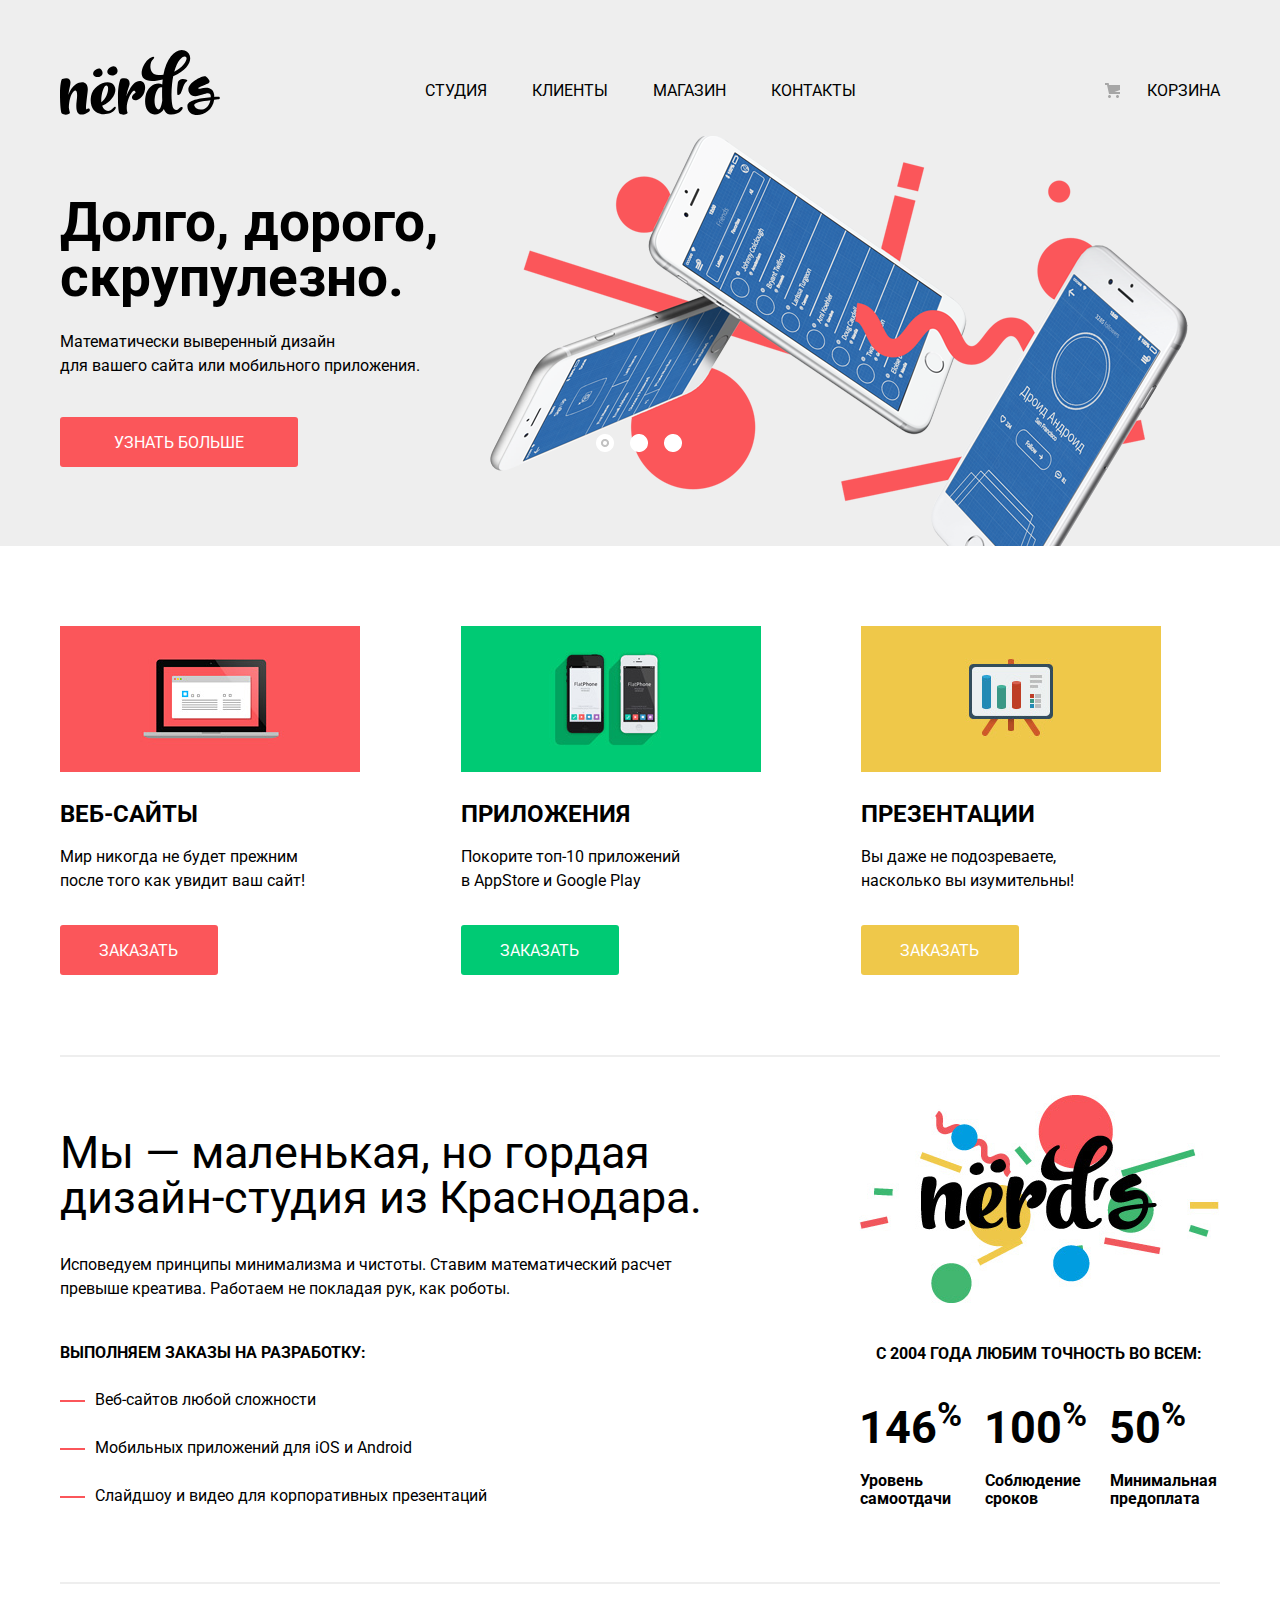
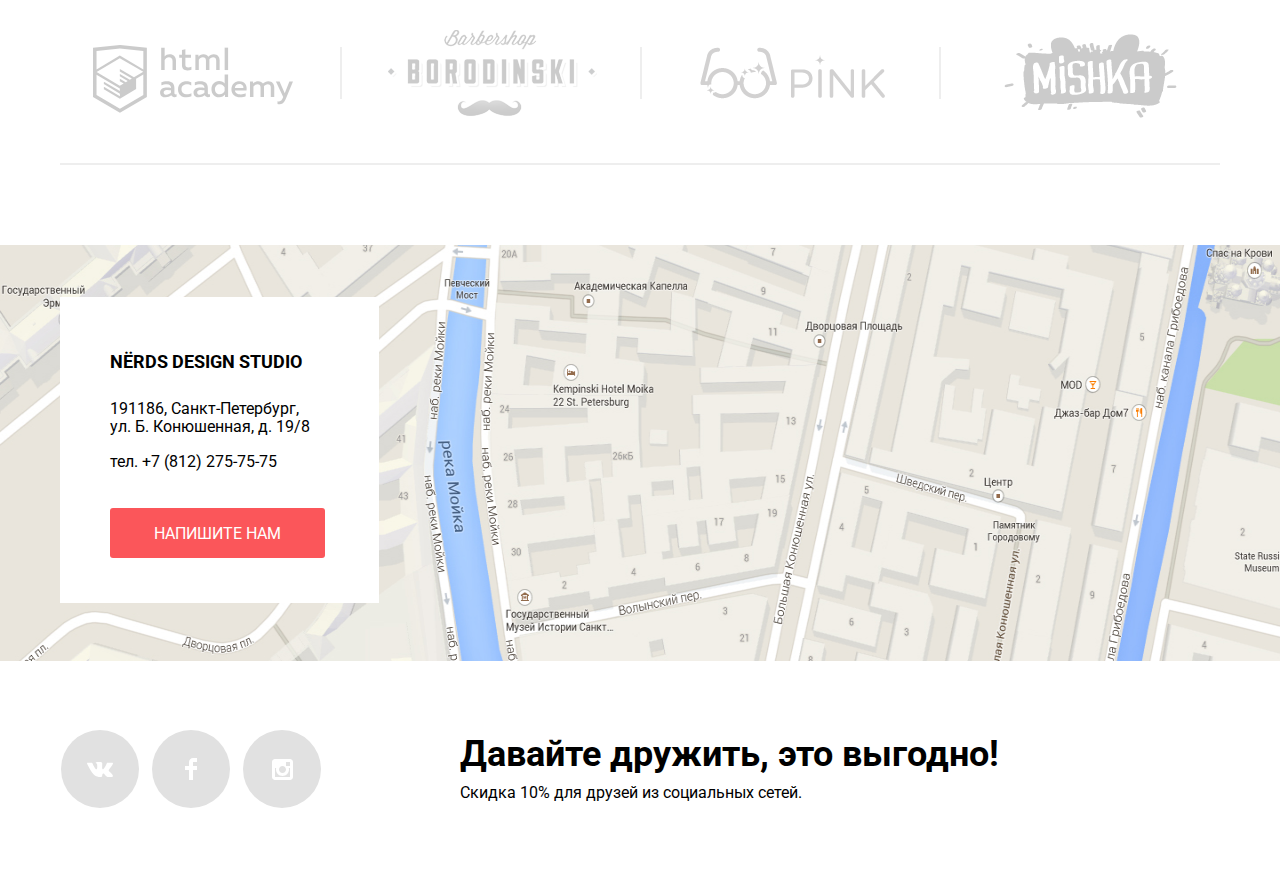
==== commit 825ec541: "добавил JS" ====
--- a/index.html
+++ b/index.html
@@ -16,7 +16,7 @@
             <img src="img/nerds-logo.svg" width="160" height="65" alt="Логотип дизайн-студии Нёрдс">
           </a>
           <ul class="site-navigation">
-            <li class="site-navigation-item"><a href="#">Студия</a></li>
+            <li class="site-navigation-item invisible-border"><a href="#">Студия</a></li>
             <li class="site-navigation-item"><a href="#">Клиенты</a></li>
             <li class="site-navigation-item"><a href="catalog.html">Магазин</a></li>
             <li class="site-navigation-item"><a href="#">Контакты</a></li>
@@ -28,23 +28,23 @@
 
     <main class="center">
       <h1 class="visually-hidden">Дизайн-студия Nerds</h1>
-      <section class="slider index-slide1">
+      <section class="slider">
         <ul class="slider-list container">
-          <li class="slider-item slide slide-current">
+          <li class="slider-item-1 slide current-slide">
             <h2 class="slider-title">Долго, дорого, <br>
               скрупулезно.</h2>
             <p class="slider-description">Математически выверенный дизайн <br>
               для вашего сайта или мобильного приложения.</p>
             <a class="button slider-button" href="#">Узнать больше</a>
           </li>
-          <li class="slider-item slide">
+          <li class="slider-item-2 slide">
             <h2 class="slider-title">Любим математику <br>
               как никто другой</h2>
             <p class="slider-description">Никакого креатива, только математические формулы <br>
               для расчета идеальных пропорций</p>
             <a class="button slider-button" href="#">Узнать больше</a>
           </li>
-          <li class="slider-item slide">
+          <li class="slider-item-3 slide">
             <h2 class="slider-title">Только ночь, <br>
               только хардкор</h2>
             <p class="slider-description">Работать днем, как все? Мы против этого. <br>
@@ -53,9 +53,9 @@
           </li>
         </ul>
         <div class="slider-control container">
-          <button class="current-slide" type="button" aria-label="Первый слайд"></button>
-          <button type="button" aria-label="Второй слайд"></button>
-          <button type="button" aria-label="Третий слайд"></button>
+          <button class="slider-radio-1  current-radio" type="button" aria-label="Первый слайд"></button>
+          <button class="slider-radio-2" type="button" aria-label="Второй слайд"></button>
+          <button class="slider-radio-3" type="button" aria-label="Третий слайд"></button>
         </div>
       </section>
 
@@ -202,17 +202,17 @@
       </div>
     </footer>
 
-    <section class="modal">
+    <section class="modal modal-popup">
       <h2>Напишите нам</h2>
       <form class="send-form" action="https://echo.htmlacademy.ru" method="post">
         <div class="wrapper-modal">
           <p class="send-name">
             <label for="send-name">Ваше имя:</label>
-            <input id="send-name" type="text" name="send-name" placeholder="Имя Фамилия">
+            <input class="send-name-input" id="send-name" type="text" name="send-name" placeholder="Имя Фамилия">
           </p>
           <p class="send-email">
             <label for="send-email">Ваш e-mail:</label>
-            <input id="send-email" type="email" name="send-email"
+            <input class="send-email-input" id="send-email" type="email" name="send-email"
             placeholder="email@example.com">
           </p>
         </div>
@@ -224,5 +224,7 @@
       </form>
       <button class="modal-close" type="button">Закрыть</button>
     </section>
+    <script src="js/js-modal.js"></script>
+    <script src="js/slider.js"></script>
   </body>
 </html>
--- a/css/styles.css
+++ b/css/styles.css
@@ -80,6 +80,7 @@
 .slide {
   width: 1160px;
   margin: 0 auto;
+  display: none;
 }
 
 .page-body {
@@ -107,6 +108,7 @@
 .main-navigation {
   display: grid;
   grid-template-columns: 170px 1fr min-content;
+  position: relative;
 }
 
 .main-navigation a {
@@ -114,6 +116,7 @@
   color: var(--black);
   font-size: 16px;
   line-height: 30px;
+  padding-bottom: 12px;
 }
 
 .main-header {
@@ -133,11 +136,16 @@
 }
 
 .site-navigation {
+  display: inline-block;
   padding: 11px 51px 0 0;
 }
 
+.current-position a {
+  border-bottom: 2px solid var(--light-red);
+}
+
 .basket {
-  padding: 11px 0 0 0;
+  padding: 9px 0 0 0;
 }
 
 .site-navigation,
@@ -154,7 +162,7 @@
   width: 15px;
   height: 15px;
   right: 100px;
-  bottom: 24px;
+  bottom: 38px;
   background-image: url("../img/cart-icon.svg");
   background-repeat: no-repeat;
   background-position: 0 0;
@@ -171,11 +179,28 @@
   color: var(--light-red);
 }
 
-.site-navigation a:active,
+.site-navigation a:active {
+  color: var(--opacity-light-black);
+  border-bottom: 2px solid var(--light-red);
+}
+
 .basket:active {
   color: var(--opacity-light-black);
 }
 
+.basket:active::after {
+  content: "";
+  top: 66px;
+  left: -37px;
+  position: absolute;
+  width: 112px;
+  height: 2px;
+  background-color: var(--light-red);
+}
+
+.invisible-border a {
+  border-bottom: 2px solid var(--light-grey);
+}
 
 /* Slider */
 
@@ -186,19 +211,31 @@
   background-color: var(--light-grey);
 }
 
-.slide {
-  display: none;
-}
-
-.slide-current {
+.current-slide {
   display: block;
   background-image: url(../img/nerds-index-slide1.png);
   background-repeat: no-repeat;
-  background-position: 99% -7px;
-  padding: 72px 0px 79px 0;
-}
-
-.slider-control .current-slide {
+  background-position: 99% -20px;
+  padding: 59px 0px 79px 0;
+}
+
+.bg-img-second {
+  display: block;
+  background-image: url(../img/nerds-index-slide2.png);
+  background-repeat: no-repeat;
+  background-position: 99% -20px;
+  padding: 59px 0px 79px 0;
+}
+
+.bg-img-third {
+  display: block;
+  background-image: url(../img/nerds-index-slide3.png);
+  background-repeat: no-repeat;
+  background-position: 99% -20px;
+  padding: 59px 0px 79px 0
+}
+
+.slider-control .current-radio {
   padding: 10px;
   background-image: url(../img/slider-on.png);
   background-repeat: no-repeat;
@@ -206,23 +243,6 @@
   cursor: pointer;
 }
 
-/*
-.index-slide1 {
-  background-image: url(../img/nerds-index-slide1.png);
-  background-repeat: no-repeat;
-  background-position:93% 18px;
-}
-
-.index-slide2 {
-  background-image: url(../img/nerds-index-slide2.png);
-  background-repeat: no-repeat;
-}
-
-.index-slide3 {
-  background-image: url(../img/nerds-index-slide3.png);
-  background-repeat: no-repeat;
-  background-position: right;
-}*/
 
 .slider-title {
   font-size: 55px;
@@ -258,7 +278,7 @@
   justify-content: space-between;
   position: absolute;
   z-index: 30;
-  bottom: 22%;
+  bottom: 23%;
   right: 0;
   left: 0;
 }
@@ -695,7 +715,7 @@
   line-height: 55px;
   background-color: var(--light-grey);
   text-align: center;
-  padding: 70px 0 108px 0;
+  padding: 56px 0 108px 0;
   margin: 0;
 }
 
@@ -817,6 +837,7 @@
 .current-position a:active {
   color: var(--black);
 }
+
 
 .pattern-filter-item a {
   color: var(--opacity-light-black);
@@ -1048,6 +1069,10 @@
   opacity: 1;
 }
 
+.radio-input:focus+.radio-box {
+	outline: 1px solid var(--black);
+}
+
 .option {
   display: block;
 }
@@ -1099,6 +1124,10 @@
 .check-input:checked+.check-box:hover,
 .check-input:checked+.check-box:focus {
   opacity: 1;
+}
+
+.check-input:focus+.check-box {
+  outline: 1px solid var(--black);
 }
 
 .filter-button {
@@ -1228,6 +1257,15 @@
   display: none;
 }
 
+.modal-show {
+  display: block;
+  animation: bounce 0.6s;
+}
+
+.modal-error {
+  animation: shake 0.6s;
+}
+
 .wrapper-modal {
   display: flex;
   justify-content: space-between;
@@ -1312,3 +1350,44 @@
   opacity: .1;
 }
 
+/* Animations */
+
+@keyframes bounce {
+  0% {
+    transform: translateY(-2000px);
+  }
+
+  70% {
+    transform: translateY(30px);
+  }
+
+  90% {
+    transform: translateY(-10px);
+  }
+
+  100% {
+    transform: translateY(0);
+  }
+}
+
+@keyframes shake {
+  0%,
+  100% {
+    transform: translateX(0);
+  }
+
+  10%,
+  30%,
+  50%,
+  70%,
+  90% {
+    transform: translateX(-10px);
+  }
+
+  20%,
+  40%,
+  60%,
+  80% {
+    transform: translateX(10px);
+  }
+}
